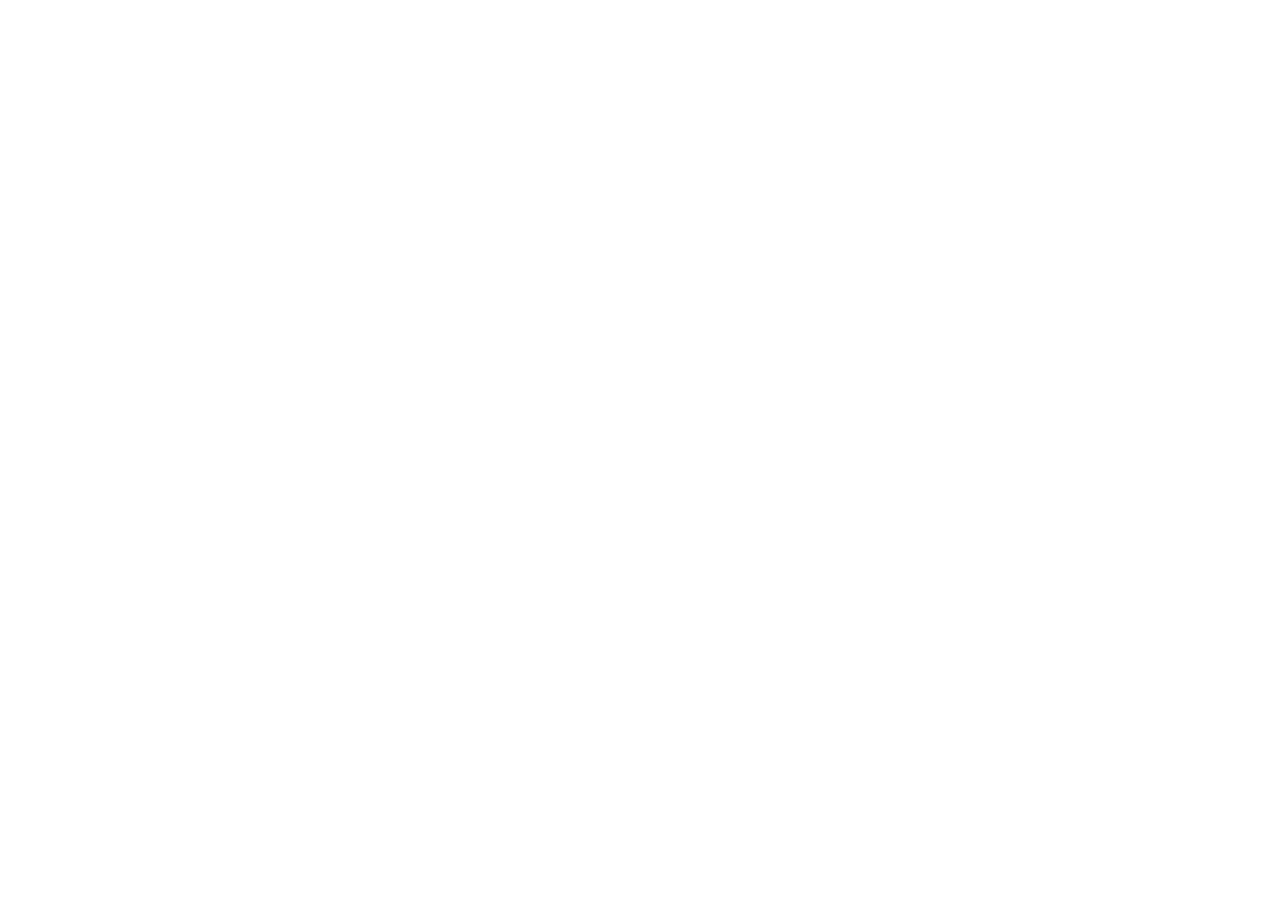
==== index.html @ a63c344a "exclusão do arquivo errado .html" ====
<!DOCTYPE html>
<html lang="pt-br">
<head>
    <meta charset="UTF-8">
    <meta name="viewport" content="width=device-width, initial-scale=1.0">
    <title>Document</title>
</head>
<body>
    <div class="divPai">
        <div class="divslider"> 

        </div>

    </div>

    
</body>
</html>
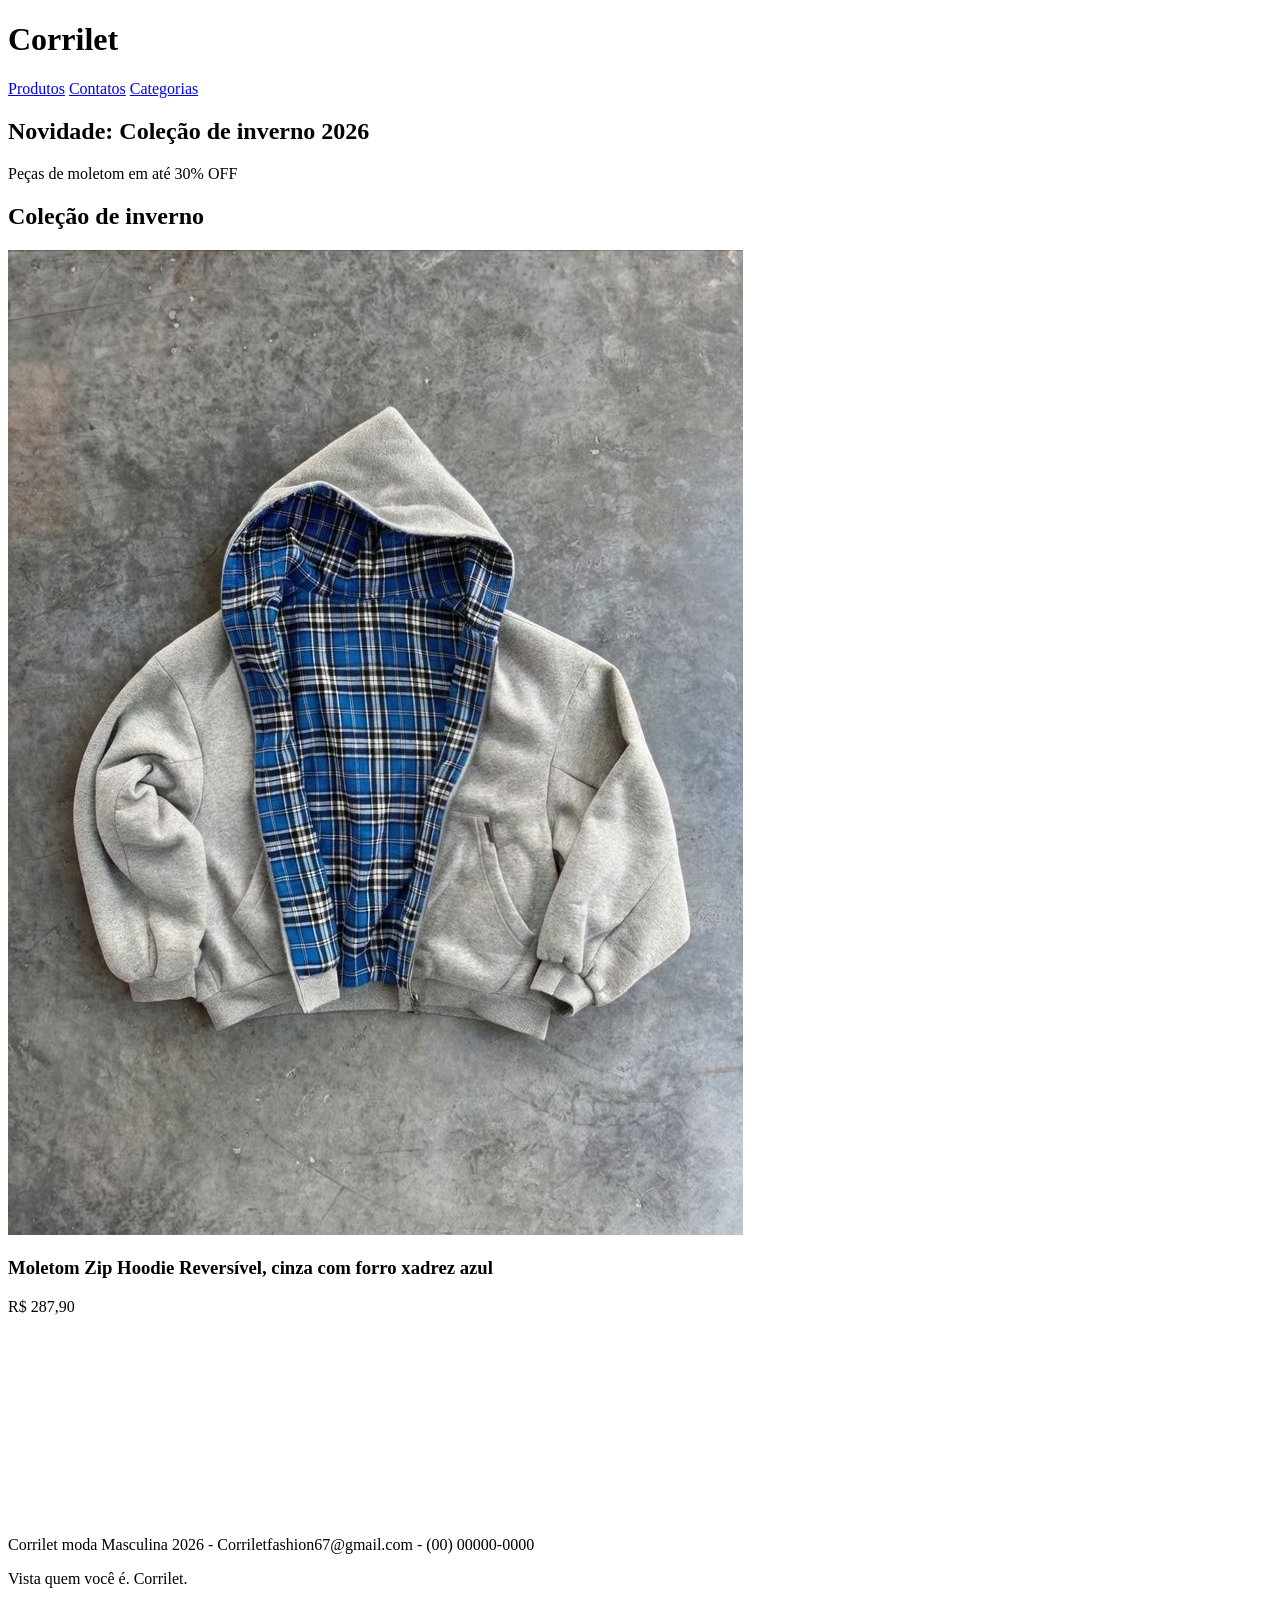
==== commit 1304843c: "iniciohtml" ====
--- a/index.html
+++ b/index.html
@@ -3,16 +3,90 @@
 <head>
     <meta charset="UTF-8">
     <meta name="viewport" content="width=device-width, initial-scale=1.0">
-    <title>Document</title>
+    <title>Corrilet</title>
+    <!-- Só lembrando que vamos fazer um popup com um loguin e um carrinho fictício depois que o professor começar javaScript-->
 </head>
 <body>
-    <div class="divPai">
-        <div class="divslider"> 
+    <!--cabeçalho-->
+    <header>
+     <h1>Corrilet</h1>
+        <nav>
+            <a href="#produtos">Produtos</a>
+            <a href="#contatos">Contatos</a>
+            <a href="#categorias">Categorias</a>
+        </nav>
+    </header>
 
+    <!--banner/tags -->
+    <section class="banner">
+        <h2>Novidade: Coleção de inverno 2026</h2>
+        <p>Peças de moletom em até 30% OFF</p>
+    </section>
+
+    <!--Principais produtos-->
+    <section id="produtos">
+        <h2>Coleção de inverno</h2>
+        <div class="produtos">
+
+            <article class="produto">
+                <img src="imgs/moletom.jpg" alt="moletom">
+                <div class="descrição">
+                    <h3>Moletom Zip Hoodie Reversível, cinza com forro xadrez azul</h3>
+                    <p class="preço">R$ 287,90</p>
+                </div>
+            </article>
+
+            <article class="produto">
+                <img src="" alt="">
+                <div class="descrição">
+
+                    <p class="preço"></p>
+                </div>
+            </article>
+
+            <article class="produto">
+                <img src="" alt="">
+                <div class="descrição">
+                    <p class="preço"></p>
+                </div>
+            </article>
+
+            <article class="produto">
+                <img src="" alt="">
+                <div class="descrição">
+                    <p class="preço"></p>
+                </div>
+            </article>
+
+            <article class="produto">
+                <img src="" alt="">
+                <div class="descrição">
+                    <p class="preço"></p>
+                </div>
+            </article>
+
+            <article class="produto">
+                <img src="" alt="">
+                <div class="descrição">
+                    <p class="preço"></p>
+                </div>
+            </article>
+
+            <article class="produto">
+                <img src="" alt="">
+                <div class="descrição">
+                    
+                    <p class="preço"></p>
+                </div>
+            </article>
         </div>
+    </section>
 
-    </div>
-
+    <!-- Rodapé -->
+    <footer id="contatos">
+        <p>Corrilet moda Masculina 2026 - Corriletfashion67@gmail.com - (00) 00000-0000</p>
+        <p>Vista quem você é. Corrilet.</p>
+    </footer>
     
 </body>
 </html>
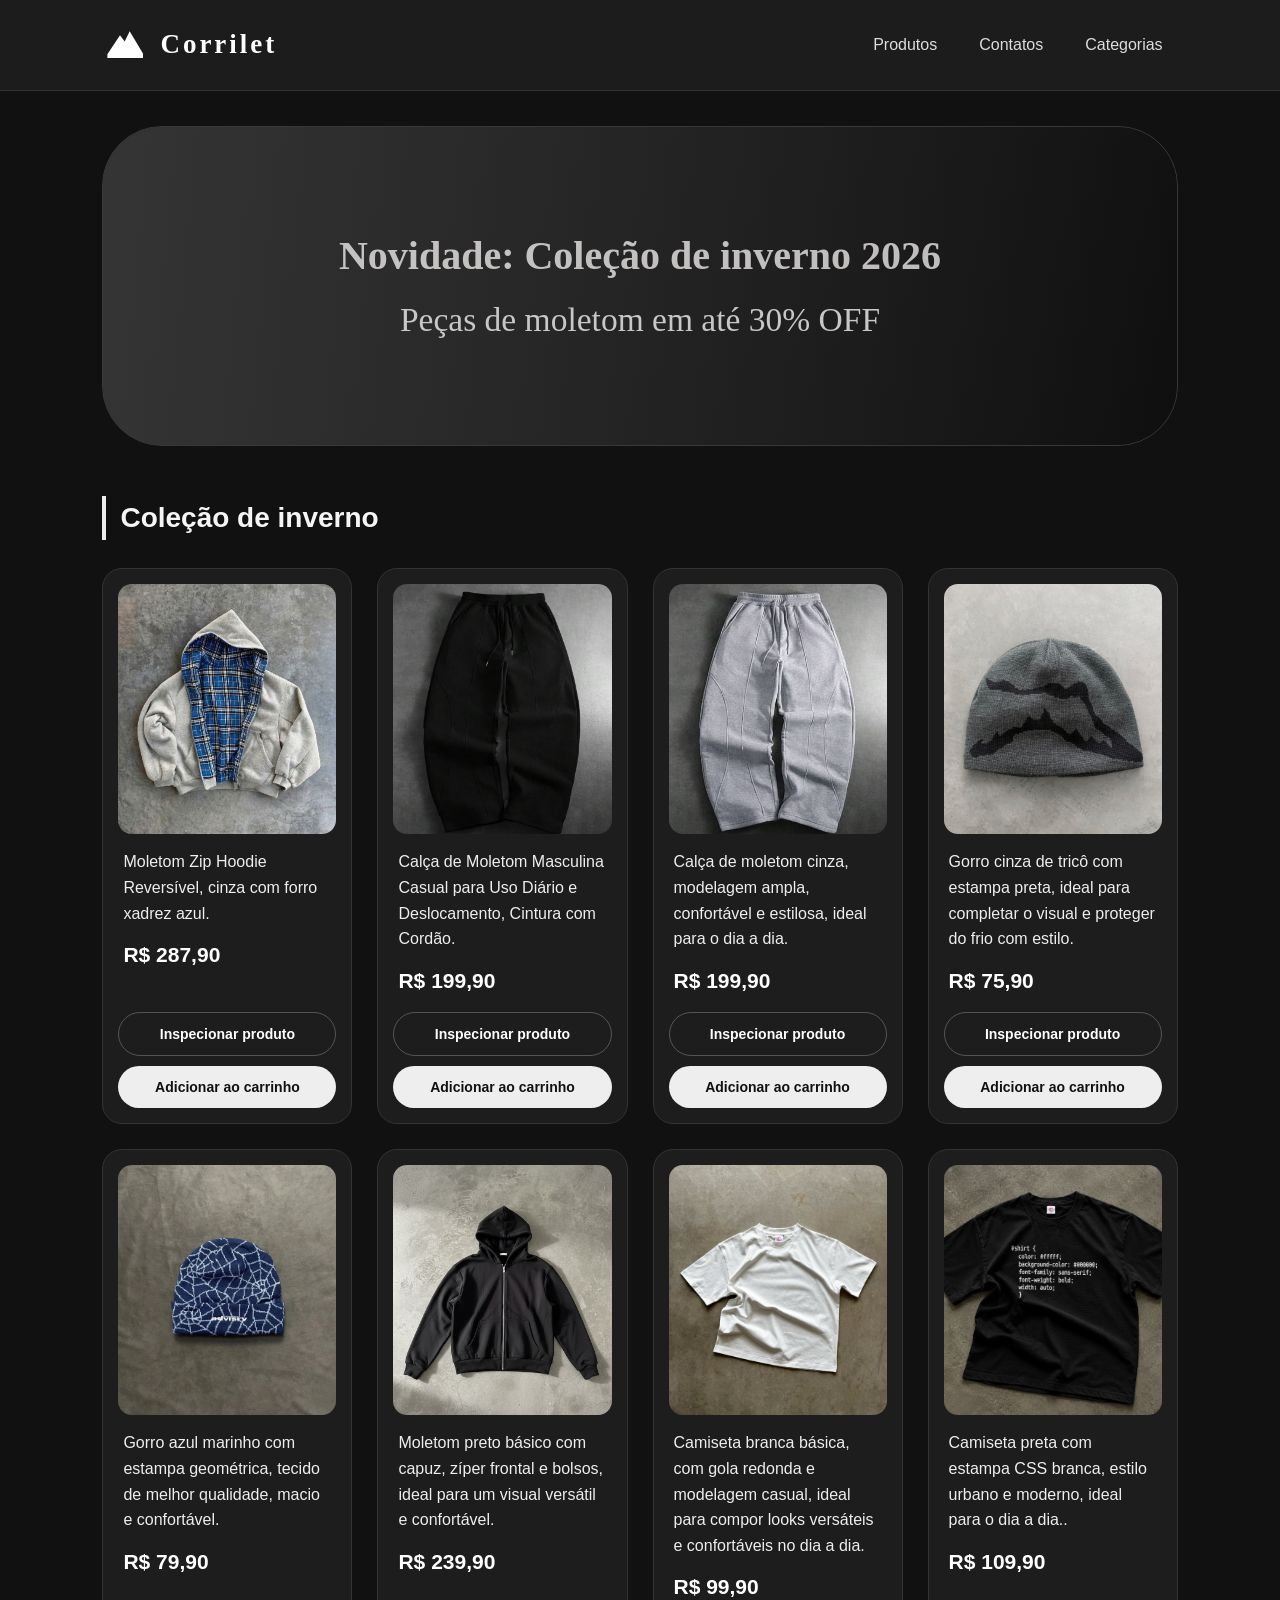
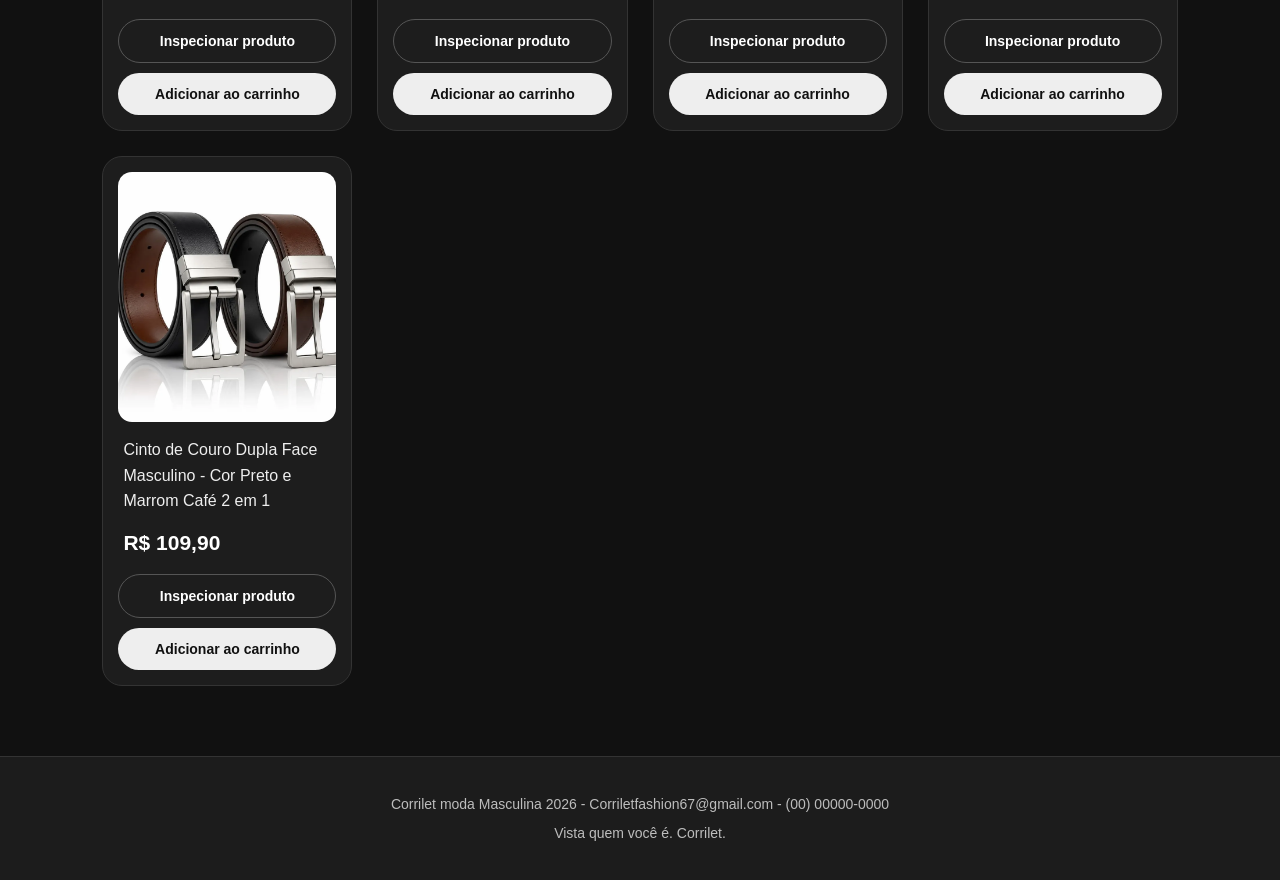
==== commit 8ed3dc17: "thebestcommitfordevseniorbolete" ====
--- a/index.html
+++ b/index.html
@@ -4,89 +4,435 @@
     <meta charset="UTF-8">
     <meta name="viewport" content="width=device-width, initial-scale=1.0">
     <title>Corrilet</title>
+    <link rel="stylesheet" href="elements.css">
     <!-- Só lembrando que vamos fazer um popup com um loguin e um carrinho fictício depois que o professor começar javaScript-->
 </head>
 <body>
     <!--cabeçalho-->
     <header>
-     <h1>Corrilet</h1>
+        <a href="#" class="logo">
+            <span class="logo-icon">
+                <span class="montanha"></span>
+            </span>
+        <h1>Corrilet</h1>
         <nav>
             <a href="#produtos">Produtos</a>
             <a href="#contatos">Contatos</a>
             <a href="#categorias">Categorias</a>
         </nav>
     </header>
-
+ 
     <!--banner/tags -->
     <section class="banner">
         <h2>Novidade: Coleção de inverno 2026</h2>
         <p>Peças de moletom em até 30% OFF</p>
     </section>
-
+ 
     <!--Principais produtos-->
     <section id="produtos">
         <h2>Coleção de inverno</h2>
         <div class="produtos">
-
-            <article class="produto">
-                <img src="imgs/moletom.jpg" alt="moletom">
-                <div class="descrição">
-                    <h3>Moletom Zip Hoodie Reversível, cinza com forro xadrez azul</h3>
+            <!--Produto 1-->
+            <article class="produto">
+                <img src="imgs/moletomcinzaa.jpg" alt="moletom">
+                <div class="descrição">
+                    <h3>Moletom Zip Hoodie Reversível, cinza com forro xadrez azul.</h3>
                     <p class="preço">R$ 287,90</p>
                 </div>
-            </article>
-
-            <article class="produto">
-                <img src="" alt="">
-                <div class="descrição">
-
-                    <p class="preço"></p>
-                </div>
-            </article>
-
-            <article class="produto">
-                <img src="" alt="">
-                <div class="descrição">
-                    <p class="preço"></p>
-                </div>
-            </article>
-
-            <article class="produto">
-                <img src="" alt="">
-                <div class="descrição">
-                    <p class="preço"></p>
-                </div>
-            </article>
-
-            <article class="produto">
-                <img src="" alt="">
-                <div class="descrição">
-                    <p class="preço"></p>
-                </div>
-            </article>
-
-            <article class="produto">
-                <img src="" alt="">
-                <div class="descrição">
-                    <p class="preço"></p>
-                </div>
-            </article>
-
-            <article class="produto">
-                <img src="" alt="">
-                <div class="descrição">
-                    
-                    <p class="preço"></p>
-                </div>
-            </article>
+                <button onclick="this.parentElement.querySelector('dialog').showModal()">
+                    Inspecionar produto
+                </button>
+                <button onclick="addcarrinho">
+                    Adicionar ao carrinho
+                </button>
+                <dialog class="modal-produto">
+                    <button class="fechar-modal" onclick="this.parentElement.close()">
+                        &times;
+                    </button>
+                    <img src="imgs/moletomcinzaa.jpg" alt="moletom">
+                    <div class="info-modal">
+                        <h2>Moletom cinza</h2>
+                        <p>
+                            Moletom Zip Hoodie Reversível, cinza com forro xadrez azul.
+                        </p>
+                        <p class="preco-modal">R$ 287,90</p>
+                        <label for="tamanho-camiseta">Escolha o tamanho:</label>
+                        <select id="tamanho-camiseta">
+                            <option value="P">P</option>
+                            <option value="M">M</option>
+                            <option value="G">G</option>
+                            <option value="GG">GG</option>
+                        </select>
+                    </div>
+                </dialog>
+            </article>
+ 
+ 
+            <!--produto 2 -->
+ 
+            <article class="produto">
+                <img src="imgs/calçamoletomp.jpeg" alt="calçamoletompreta">
+                <div class="descrição">
+                    <h3>Calça de Moletom Masculina Casual para Uso Diário e Deslocamento, Cintura com Cordão.</h3>
+                    <p class="preço">R$ 199,90</p>
+                </div>
+                <button onclick="this.parentElement.querySelector('dialog').showModal()">
+                    Inspecionar produto
+                </button>
+                <button onclick="addcarrinho">
+                    Adicionar ao carrinho
+                </button>
+                <dialog class="modal-produto">
+                    <button class="fechar-modal" onclick="this.parentElement.close()">
+                        &times;
+                    </button>
+ 
+ 
+                    <img src="imgs/calçamoletomp.jpeg" alt="Calça preta">
+ 
+ 
+                    <div class="info-modal">
+                        <h2>Calça Moletom Preta </h2>
+ 
+                        <p>
+                            Calça de Moletom Masculina Casual para Uso Diário e Deslocamento, Cintura com Cordão.
+                        </p>
+ 
+                        <p class="preco-modal">R$ 199,90</p>
+ 
+                        <label for="tamanho-camiseta">Escolha o tamanho:</label>
+ 
+                        <select id="tamanho-camiseta">
+                            <option value="P">P</option>
+                            <option value="M">M</option>
+                            <option value="G">G</option>
+                            <option value="GG">GG</option>
+                        </select>
+                    </div>
+                </dialog>
+            </article>
+ 
+            <!--produto 3 -->
+ 
+            <article class="produto">
+                <img src="imgs/calçamoletomc.jpeg" alt="calçamoletomcinza">
+                <div class="descrição">
+                    <h3>Calça de moletom cinza, modelagem ampla, confortável e estilosa, ideal para o dia a dia.</h3>
+                    <p class="preço">R$ 199,90</p>
+                </div>
+                <button onclick="this.parentElement.querySelector('dialog').showModal()">
+                    Inspecionar produto
+                </button>
+                <button onclick="addcarrinho">
+                    Adicionar ao carrinho
+                </button>
+                <dialog class="modal-produto">
+                    <button class="fechar-modal" onclick="this.parentElement.close()">
+                        &times;
+                    </button>
+ 
+ 
+                    <img src="imgs/calçamoletomc.jpeg" alt="calçamoletomcinza">
+ 
+ 
+                    <div class="info-modal">
+                        <h2>Calça moletom cinza</h2>
+ 
+                        <p>
+                            Calça de moletom cinza, modelagem ampla, confortável e estilosa, ideal para o dia a dia.
+                        </p>
+ 
+                        <p class="preco-modal">R$ 199,90</p>
+ 
+                        <button onclick="addcarrinho">
+                            Adicionar carrinho
+                        </button>
+ 
+                        <label for="tamanho-camiseta">Escolha o tamanho:</label>
+ 
+                        <select id="tamanho-camiseta">
+                            <option value="P">P</option>
+                            <option value="M">M</option>
+                            <option value="G">G</option>
+                            <option value="GG">GG</option>
+                        </select>
+                    </div>
+                </dialog>
+            </article>
+ 
+            <!--produto 4 -->
+            <article class="produto">
+                <img src="imgs/gorro.jpeg" alt="gorrocinza">
+                <div class="descrição">
+                    <h3>Gorro cinza de tricô com estampa preta, ideal para completar o visual e proteger do frio com estilo.</h3>
+                    <p class="preço">R$ 75,90</p>
+                </div>
+                <button onclick="this.parentElement.querySelector('dialog').showModal()">
+                    Inspecionar produto
+                </button>
+                <button onclick="addcarrinho">
+                    Adicionar ao carrinho
+                </button>
+                <dialog class="modal-produto">
+                    <button class="fechar-modal" onclick="this.parentElement.close()">
+                        &times;
+                    </button>
+ 
+ 
+                    <img src="imgs/gorro.jpeg" alt="gorro">
+ 
+ 
+                    <div class="info-modal">
+                        <h2>Gorro Cinza</h2>
+ 
+                        <p>
+                            Gorro cinza de tricô com estampa preta, ideal para completar o visual e proteger do frio com estilo.
+                        </p>
+ 
+                        <p class="preco-modal">R$ 75,90</p>
+                        <button onclick="addcarrinho">
+                            Adicionar ao carrinho
+                        </button>
+ 
+                    </div>
+                </dialog>
+            </article>
+ 
+            <!--produto 5 -->
+            <article class="produto">
+                <img src="imgs/gorroazul.jpeg" alt="gorroazul">
+                <div class="descrição">
+                    <h3>Gorro azul marinho com estampa geométrica, tecido de melhor qualidade, macio e confortável.</h3>
+                    <p class="preço">R$ 79,90</p>
+                </div>
+                <button onclick="this.parentElement.querySelector('dialog').showModal()">
+                    Inspecionar produto
+                </button>
+                <button onclick="addcarrinho">
+                    Adicionar ao carrinho
+                </button>
+                <dialog class="modal-produto">
+                    <button class="fechar-modal" onclick="this.parentElement.close()">
+                        &times;
+                    </button>
+ 
+ 
+                    <img src="imgs/gorroazul.jpeg" alt="gorroazul">
+ 
+ 
+                    <div class="info-modal">
+                        <h2>Gorro azul</h2>
+ 
+                        <p>
+                            Gorro azul marinho com estampa geométrica, tecido de melhor qualidade, macio e confortável.
+                        </p>
+ 
+                        <p class="preco-modal">R$ 79,90</p>
+                        <button onclick="addcarrinho">
+                            Adicionar ao carrinho
+                        </button>
+                    </div>
+                </dialog>
+            </article>
+               <!--produto 6-->
+            <article class="produto">
+                <img src="imgs/moletompreto.jpeg" alt="moletompreto">
+                <div class="descrição">
+                    <h3>Moletom preto básico com capuz, zíper frontal e bolsos, ideal para um visual versátil e confortável.</h3>
+                    <p class="preço">R$ 239,90</p>
+                </div>
+                <button onclick="this.parentElement.querySelector('dialog').showModal()">
+                    Inspecionar produto
+                </button>
+                <button onclick="addcarrinho">
+                    Adicionar ao carrinho
+                </button>
+                <dialog class="modal-produto">
+                    <button class="fechar-modal" onclick="this.parentElement.close()">
+                        &times;
+                    </button>
+ 
+ 
+                    <img src="imgs/moletompreto.jpeg" alt="Moletom preto">
+ 
+ 
+                    <div class="info-modal">
+                        <h2>Moletom preto básico</h2>
+ 
+                        <p>
+                            Moletom preto básico com capuz, zíper frontal e bolsos, ideal para um visual versátil e confortável.
+                        </p>
+ 
+                        <p class="preco-modal">R$ 239,90</p>
+                        <button onclick="addcarrinho">
+                            Adicionar ao carrinho
+                        </button>
+ 
+ 
+                        <label for="tamanho-camiseta">Escolha o tamanho:</label>
+ 
+                        <select id="tamanho-camiseta">
+                            <option value="P">P</option>
+                            <option value="M">M</option>
+                            <option value="G">G</option>
+                            <option value="GG">GG</option>
+                        </select>
+                    </div>
+                </dialog>
+            </article>
+ 
+            <!--produto 7 -->
+ 
+            <article class="produto">
+                <img src="imgs/camiseta.jpeg" alt="camisetabranca">
+                <div class="descrição">
+                    <h3>Camiseta branca básica, com gola redonda e modelagem casual, ideal para compor looks versáteis
+                        e confortáveis no dia a dia.</h3>
+                    <p class="preço">R$ 99,90</p>
+                </div>
+                <button onclick="this.parentElement.querySelector('dialog').showModal()">
+                    Inspecionar produto
+                </button>
+                <button onclick="addcarrinho">
+                    Adicionar ao carrinho
+                </button>
+                <dialog class="modal-produto">
+                    <button class="fechar-modal" onclick="this.parentElement.close()">
+                        &times;
+                    </button>
+ 
+ 
+                    <img src="imgs/camiseta.jpeg" alt="Camiseta preta">
+ 
+ 
+                    <div class="info-modal">
+                        <h2>Camiseta básica</h2>
+ 
+                        <p>
+                            Camiseta básica com gola redonda e
+                            modelagem casual, ideal para o dia a dia.
+                        </p>
+ 
+                        <p class="preco-modal">R$ 99,90</p>
+                        <button onclick="addcarrinho">
+                            Adicionar ao carrinho
+                        </button>
+ 
+ 
+                        <label for="tamanho-camiseta">Escolha o tamanho:</label>
+ 
+                        <select id="tamanho-camiseta">
+                            <option value="P">P</option>
+                            <option value="M">M</option>
+                            <option value="G">G</option>
+                            <option value="GG">GG</option>
+                        </select>
+                    </div>
+                </dialog>
+            </article>
+ 
+            <!--produto 8 -->
+ 
+            <article class="produto">
+                <img src="imgs/camisetapretahtml.jpeg" alt="camisetapreta">
+                <div class="descrição">
+                    <h3>Camiseta preta com estampa CSS branca, estilo urbano e moderno, ideal para o dia a dia..</h3>
+                    <p class="preço">R$ 109,90</p>
+                </div>
+                <button onclick="this.parentElement.querySelector('dialog').showModal()">
+                    Inspecionar produto
+                </button>
+                <button onclick="addcarrinho">
+                    Adicionar ao carrinho
+                </button>
+                <dialog class="modal-produto">
+                    <button class="fechar-modal" onclick="this.parentElement.close()">
+                        &times;
+                    </button>
+ 
+ 
+                    <img src="imgs/camisetapretahtml.jpeg" alt="Camiseta preta">
+ 
+ 
+                    <div class="info-modal">
+                        <h2>Camiseta estampa CSS preta</h2>
+ 
+                        <p>
+                            Camiseta preta com estampa CSS branca, estilo urbano e moderno, ideal para o dia a dia.
+                        </p>
+ 
+                        <p class="preco-modal">R$ 109,90</p>
+                        <button onclick="addcarrinho">
+                            Adicionar ao carrinho
+                        </button>
+ 
+ 
+                        <label for="tamanho-camiseta">Escolha o tamanho:</label>
+ 
+                        <select id="tamanho-camiseta">
+                            <option value="P">P</option>
+                            <option value="M">M</option>
+                            <option value="G">G</option>
+                            <option value="GG">GG</option>
+                        </select>
+                    </div>
+                </dialog>
+            </article>
+ 
+            <!--produto 9 -->
+ 
+            <article class="produto">
+                <img src="imgs/cintos.jpeg" alt="cintosbasicos">
+                <div class="descrição">
+                    <h3>Cinto de Couro Dupla Face Masculino - Cor Preto e Marrom Café 2 em 1 </h3>
+                    <p class="preço">R$ 109,90</p>
+                </div>
+                <button onclick="this.parentElement.querySelector('dialog').showModal()">
+                    Inspecionar produto
+                </button>
+                <button onclick="addcarrinho">
+                    Adicionar ao carrinho
+                </button>
+                <dialog class="modal-produto">
+                    <button class="fechar-modal" onclick="this.parentElement.close()">
+                        &times;
+                    </button>
+ 
+ 
+                    <img src="imgs/cintos.jpeg" alt="cintosbasicos">
+ 
+ 
+                    <div class="info-modal">
+                        <h2>Cintos básicos - 2 cores</h2>
+ 
+                        <p>
+                            Cinto de Couro Dupla Face Masculino - Cor Preto e Marrom Café 2 em 1
+                        </p>
+ 
+                        <p class="preco-modal">R$ 79,90</p>
+                        <button onclick="addcarrinho">
+                            Adicionar ao carrinho
+                        </button>
+ 
+ 
+                        <label for="cor">Escolha o tamanho:</label>
+ 
+                        <select id="cor">
+                            <option value="preto">Preto</option>
+                            <option value="Marrom">Marrom</option>
+                        </select>
+                    </div>
+                </dialog>
+            </article>
+ 
         </div>
     </section>
-
+ 
     <!-- Rodapé -->
     <footer id="contatos">
         <p>Corrilet moda Masculina 2026 - Corriletfashion67@gmail.com - (00) 00000-0000</p>
         <p>Vista quem você é. Corrilet.</p>
     </footer>
-    
+ 
 </body>
 </html>
--- a/elements.css
+++ b/elements.css
@@ -0,0 +1,515 @@
+
+/* Configurações gerais */
+* {
+    margin: 0;
+    padding: 0;
+    box-sizing: border-box;
+}
+
+html {
+    scroll-behavior: smooth;
+}
+
+body {
+    font-family: Arial, sans-serif;
+    background-color: #111111;
+    color: #f5f5f5;
+    line-height: 1.6;
+}
+
+/* Cabeçalho */
+header {
+    background-color: #171717;
+    padding: 20px 8%;
+    display: flex;
+    justify-content: space-between;
+    align-items: center;
+    flex-wrap: wrap;
+    gap: 20px;
+    border-bottom: 1px solid #333;
+}
+
+/* Logo e nome */
+.logo {
+    display: flex;
+    align-items: center;
+    gap: 12px;
+    text-decoration: none;
+    color: #ffffff;
+}
+
+.logo h1 {
+    font-size: 27px;
+    font-weight: 800;
+    letter-spacing: 3px;
+}
+
+/* Ícone da montanha */
+.logo-icon {
+    width: 46px;
+    height: 40px;
+    display: flex;
+    align-items: center;
+    justify-content: center;
+}
+
+.montanha {
+    width: 36px;
+    height: 27px;
+    position: relative;
+    display: block;
+    background: #ffffff;
+    clip-path: polygon(
+        0% 85%,
+        35% 15%,
+        48% 38%,
+        62% 0%,
+        100% 85%,
+        100% 100%,
+        0% 100%
+    );
+}
+
+/* Navegação */
+header nav {
+    display: flex;
+    align-items: center;
+    gap: 12px;
+    flex-wrap: wrap;
+}
+
+header nav a {
+    color: #dddddd;
+    text-decoration: none;
+    padding: 10px 15px;
+    border-radius: 20px;
+    transition: 0.3s;
+}
+
+header nav a:hover {
+    background-color: #ffffff;
+    color: #111111;
+}
+
+/* Cabeçalho no celular */
+@media (max-width: 600px) {
+    header {
+        flex-direction: column;
+        padding: 20px 12px;
+    }
+
+    .logo h1 {
+        font-size: 24px;
+    }
+
+    header nav {
+        justify-content: center;
+        gap: 4px;
+    }
+
+    header nav a {
+        padding: 8px 10px;
+        font-size: 14px;
+    }
+}
+header {
+    background-color: #1c1c1c;
+    padding: 22px 8%;
+    display: flex;
+    justify-content: space-between;
+    align-items: center;
+    flex-wrap: wrap;
+    gap: 20px;
+    border-bottom: 1px solid #333;
+}
+
+header h1 {
+    font-size: 50px;
+    color: #ffffff;
+    letter-spacing: 2px;
+    font-family: c;
+}
+
+nav {
+    display: flex;
+    gap: 12px;
+    flex-wrap: wrap;
+}
+
+nav a {
+    color: #dddddd;
+    text-decoration: none;
+    padding: 10px 16px;
+    border-radius: 20px;
+    transition: 0.3s;
+}
+
+nav a:hover {
+    background-color: #eeeeee;
+    color: #111111;
+}
+/* Banner com imagens passando */
+.banner {
+    position: relative;
+    overflow: hidden;
+    min-height: 320px;
+    width: 84%;
+    margin: 35px auto;
+    padding: 70px 25px;
+    border-radius: 24px;
+    display: flex;
+    flex-direction: column;
+    justify-content: center;
+    align-items: center;
+    text-align: center;
+    isolation: isolate;
+    background: #1a1a1a;
+}
+
+/* Imagens do banner */
+.banner::before {
+    content: "";
+    position: absolute;
+    inset: 0;
+    z-index: -2;
+    background-size: cover;
+    background-position: center;
+    animation: passarImagens 15s infinite;
+}
+
+/* Camada escura para destacar o texto */
+.banner::after {
+    content: "";
+    position: absolute;
+    inset: 0;
+    z-index: -1;
+    background: linear-gradient(
+        90deg,
+        rgba(56, 55, 55, 0.808),
+        rgba(0, 0, 0, 0.35)
+    );
+}
+
+.banner h2 {
+    color: #faf6f6be;
+    font-size: 36px;
+    margin-bottom: 12px;
+}
+
+.banner p {
+    color: #eeeeee;
+    font-size: 18px;
+}
+
+/* Troca automática das imagens */
+@keyframes passarImagens {
+    0%, 30% {
+        background-image: url("imgs/banner4.jpeg");
+    }
+
+    33%, 63% {
+        background-image: url("imgs/banner2.jpeg");
+    }
+
+    66%, 70% {
+        background-image: url("imgs/banner.jpeg");
+    }
+
+    100% {
+        background-image: url("imgs/banner3.jpeg");
+    }
+}
+
+/* Ajuste para celular */
+@media (max-width: 600px) {
+    .banner {
+        width: 92%;
+        min-height: 250px;
+        padding: 40px 18px;
+    }
+
+    .banner h2 {
+        font-size: 25px;
+    }
+
+    .banner p {
+        font-size: 15px;
+    }
+}
+/* Banner */
+.banner {
+    margin: 35px auto;
+    width: 84%;
+    padding: 65px 25px;
+    text-align: center;
+    border-radius: 60px;
+    background: linear-gradient(135deg, #292929, #171717);
+    border: 1px solid #383838;
+}
+
+.banner h2 {
+    font-size: 40px;
+    margin-bottom: 5px;
+    font-family: c;
+}
+
+.banner p {
+    color: #c7c7c7;
+    font-size: 33.5px;
+    font-family: c;
+}
+
+/* Seção de produtos */
+#produtos {
+    width: 84%;
+    margin: 50px auto;
+}
+
+#produtos > h2 {
+    font-size: 28px;
+    margin-bottom: 28px;
+    border-left: 4px solid #eeeeee;
+    padding-left: 14px;
+}
+
+/* Organização dos cards */
+.produtos {
+    display: grid;
+    grid-template-columns: repeat(auto-fit, minmax(230px, 1fr));
+    gap: 25px;
+}
+
+/* Card individual */
+.produto {
+    background-color: #1d1d1d;
+    border: 1px solid #333333;
+    border-radius: 20px;
+    padding: 15px;
+    display: flex;
+    flex-direction: column;
+    overflow: hidden;
+    transition: transform 0.3s, border-color 0.3s;
+}
+
+.produto:hover {
+    transform: translateY(-5px);
+    border-color: #777777;
+}
+
+.produto img {
+    width: 100%;
+    height: 250px;
+    object-fit: cover;
+    border-radius: 14px;
+    background-color: #292929;
+}
+
+/* Descrição */
+.descrição {
+    padding: 15px 5px;
+    flex-grow: 1;
+}
+
+.descrição h3 {
+    font-size: 16px;
+    font-weight: 500;
+    color: #eeeeee;
+    margin-bottom: 12px;
+}
+
+.preço {
+    color: #ffffff;
+    font-size: 21px;
+    font-weight: bold;
+}
+
+/* Botão do carrinho */
+.produto button {
+    width: 100%;
+    padding: 13px;
+    border: none;
+    border-radius: 25px;
+    background-color: #eeeeee;
+    color: #111111;
+    font-size: 14px;
+    font-weight: bold;
+    cursor: pointer;
+    transition: 0.3s;
+}
+
+.produto button:hover {
+    background-color: #bdbdbd;
+    transform: scale(1.02);
+}
+
+/* Rodapé */
+footer {
+    margin-top: 70px;
+    padding: 30px 20px;
+    text-align: center;
+    background-color: #1c1c1c;
+    border-top: 1px solid #333333;
+    color: #bdbdbd;
+}
+
+footer p {
+    margin: 6px 0;
+    font-size: 14px;
+}
+
+/* Adaptação para celulares */
+@media (max-width: 600px) {
+    header {
+        flex-direction: column;
+        text-align: center;
+        padding: 20px;
+    }
+
+    nav {
+        justify-content: center;
+    }
+
+    .banner {
+        width: 92%;
+        padding: 45px 18px;
+    }
+
+    .banner h2 {
+        font-size: 25px;
+    }
+
+    #produtos {
+        width: 92%;
+    }
+
+    .produtos {
+        grid-template-columns: repeat(2, minmax(0, 1fr));
+        gap: 12px;
+    }
+
+    .produto {
+        padding: 10px;
+        border-radius: 15px;
+    }
+
+    .produto img {
+        height: 170px;
+    }
+
+    .descrição h3 {
+        font-size: 14px;
+    }
+
+    .preço {
+        font-size: 18px;
+    }
+
+    .produto button {
+        padding: 11px 5px;
+        font-size: 12px;
+    }
+}
+
+@media (max-width: 360px) {
+    .produtos {
+        grid-template-columns: 1fr;
+    }
+
+    .produto img {
+        height: 240px;
+    }
+}
+/*inspeção dos produtos*/
+/* Botão inspecionar */
+.produto button:first-of-type {
+    margin-bottom: 10px;
+    background: transparent;
+    color: #fff;
+    border: 1px solid #555;
+}
+
+.produto button:first-of-type:hover {
+    background: #333;
+}
+
+/* Janela de inspeção */
+.modal-produto {
+    width: min(650px, 90%);
+    max-height: 85vh;
+    margin: auto;
+    padding: 25px;
+    border: 1px solid #444;
+    border-radius: 20px;
+    background: #1c1c1c;
+    color: #fff;
+}
+
+.modal-produto[open] {
+    display: flex;
+    align-items: center;
+    gap: 22px;
+}
+
+.modal-produto::backdrop {
+    background: rgba(0, 0, 0, 0.8);
+}
+
+.modal-produto img {
+    width: 45%;
+    max-height: 350px;
+    object-fit: cover;
+    border-radius: 14px;
+}
+
+.info-modal {
+    flex: 1;
+}
+
+.info-modal h2 {
+    margin-bottom: 12px;
+}
+
+.info-modal p {
+    margin-bottom: 15px;
+    color: #ccc;
+}
+
+.info-modal .preco-modal {
+    font-size: 24px;
+    font-weight: bold;
+    color: #fff;
+}
+
+.info-modal select {
+    display: block;
+    width: 100%;
+    padding: 10px;
+    margin-top: 8px;
+    border-radius: 10px;
+    background: #292929;
+    color: white;
+    border: 1px solid #555;
+}
+
+.fechar-modal {
+    position: absolute;
+    top: 1px;
+    left: 300px;
+    background: transparent !important;
+    border: none !important;
+    color: rgb(247, 5, 5) !important;
+    font-size: 28px !important;
+    cursor: pointer;
+}
+
+@media (max-width: 600px) {
+    .modal-produto[open] {
+        flex-direction: column;
+        overflow-y: auto;
+    }
+
+    .modal-produto img {
+        width: 100%;
+        max-height: 250px;
+    }
+}
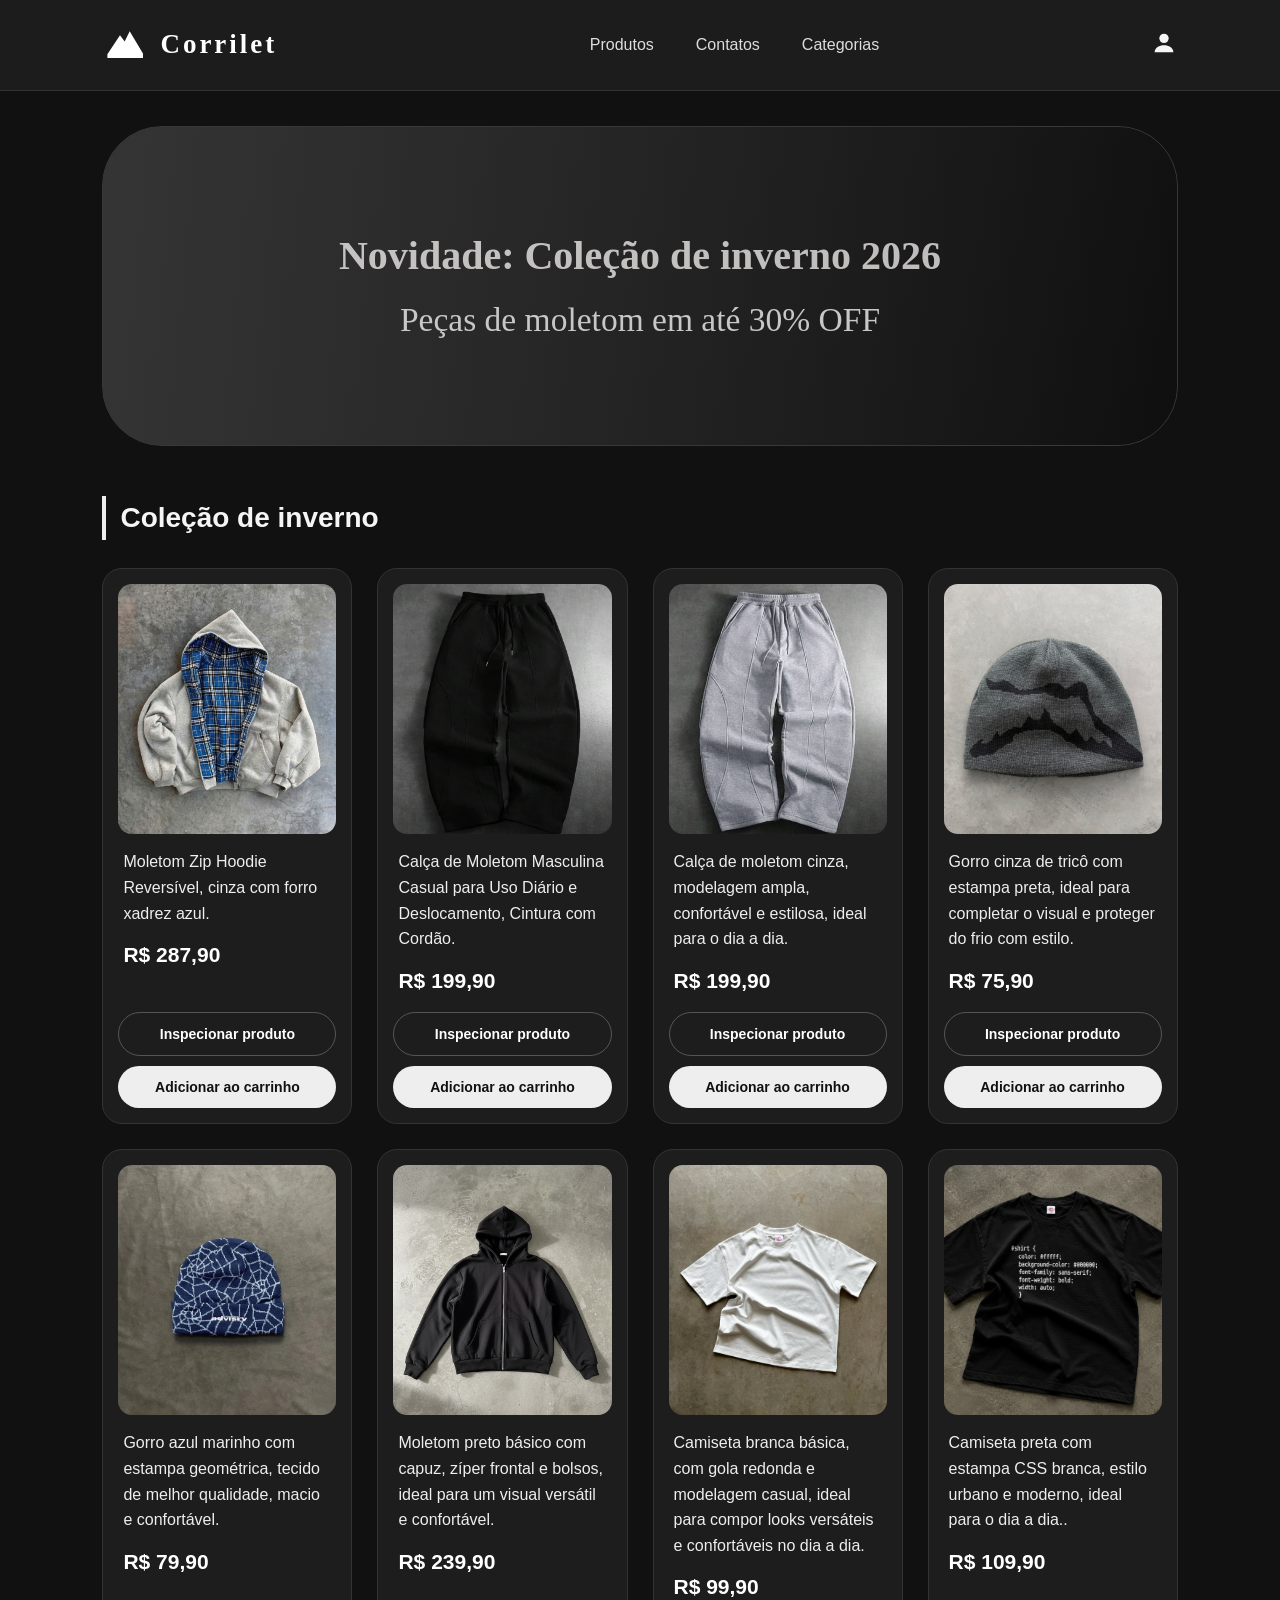
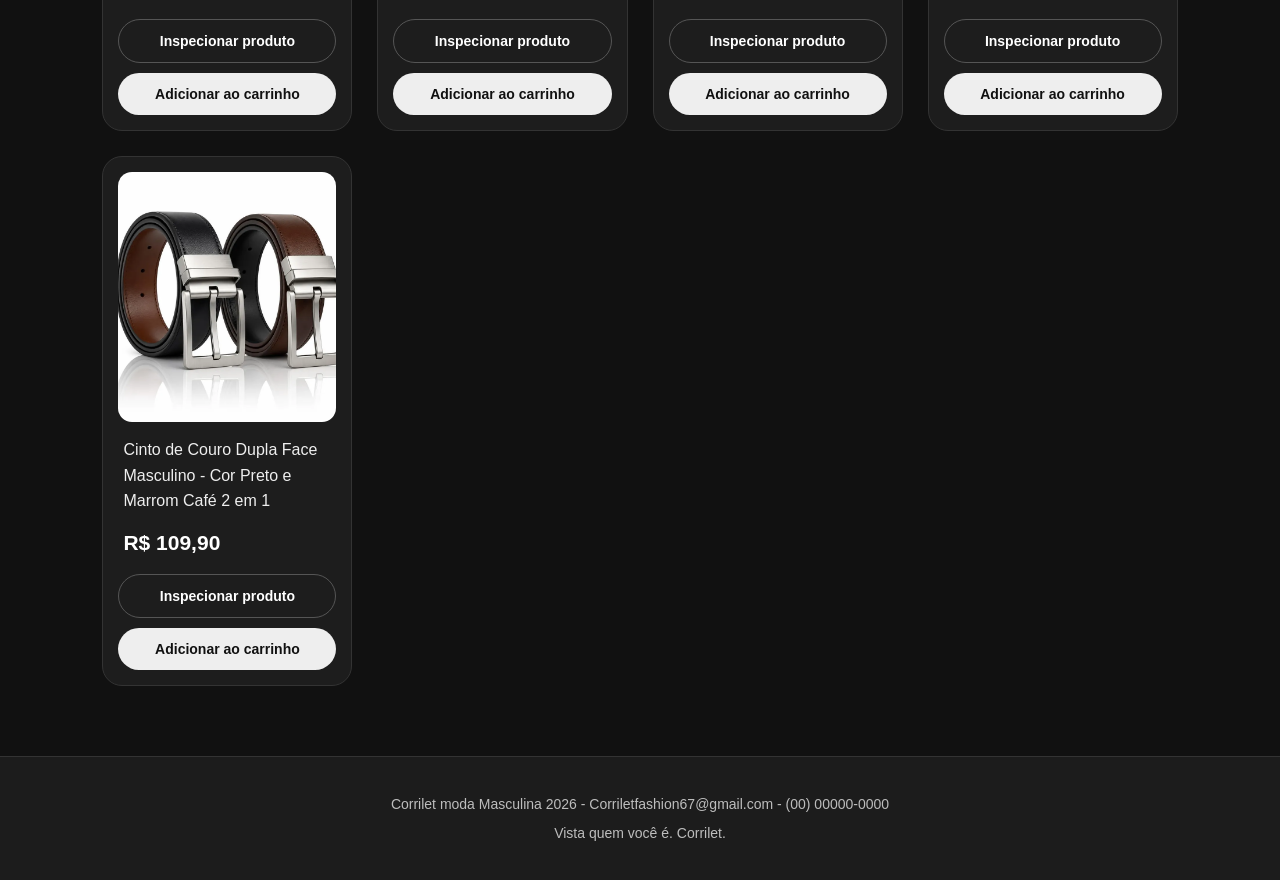
==== commit 5b460a95: "popup de login e correcao das imagens das calcas" ====
--- a/index.html
+++ b/index.html
@@ -5,7 +5,7 @@
     <meta name="viewport" content="width=device-width, initial-scale=1.0">
     <title>Corrilet</title>
     <link rel="stylesheet" href="elements.css">
-    <!-- Só lembrando que vamos fazer um popup com um loguin e um carrinho fictício depois que o professor começar javaScript-->
+    <!-- Só lembrando que vamos fazer um popup com um login e um carrinho fictício depois que o professor começar javaScript-->
 </head>
 <body>
     <!--cabeçalho-->
@@ -20,8 +20,29 @@
             <a href="#contatos">Contatos</a>
             <a href="#categorias">Categorias</a>
         </nav>
+                <button class="btn-login" onclick="document.getElementById('modal-login').showModal()">
+            <svg viewBox="0 0 24 24" width="28" height="28" fill="currentColor">
+                <circle cx="12" cy="8" r="4"/>
+                <path d="M4 20c0-4 4-6 8-6s8 2 8 6z"/>
+            </svg>
+        </button>
     </header>
- 
+        <!--Login-->
+    <dialog id="modal-login" class="modal-login">
+        <button class="fechar-modal" onclick="this.parentElement.close()">
+            &times;
+        </button>
+        <h2>Entrar</h2>
+        <form method="dialog">
+            <label for="email-login">E-mail</label>
+            <input type="email" id="email-login" required>
+
+            <label for="senha-login">Senha</label>
+            <input type="password" id="senha-login" required>
+
+            <button type="submit" class="btn-entrar">Entrar</button>
+        </form>
+    </dialog>
     <!--banner/tags -->
     <section class="banner">
         <h2>Novidade: Coleção de inverno 2026</h2>
@@ -71,7 +92,7 @@
             <!--produto 2 -->
  
             <article class="produto">
-                <img src="imgs/calçamoletomp.jpeg" alt="calçamoletompreta">
+                <img src="imgs/calcamoletomp.jpeg" alt="calcamoletompreta">
                 <div class="descrição">
                     <h3>Calça de Moletom Masculina Casual para Uso Diário e Deslocamento, Cintura com Cordão.</h3>
                     <p class="preço">R$ 199,90</p>
@@ -88,7 +109,7 @@
                     </button>
  
  
-                    <img src="imgs/calçamoletomp.jpeg" alt="Calça preta">
+                    <img src="imgs/calcamoletomp.jpeg" alt="Calça preta">
  
  
                     <div class="info-modal">
@@ -115,7 +136,7 @@
             <!--produto 3 -->
  
             <article class="produto">
-                <img src="imgs/calçamoletomc.jpeg" alt="calçamoletomcinza">
+                <img src="imgs/calcamoletomc.jpeg" alt="calcamoletomcinza">
                 <div class="descrição">
                     <h3>Calça de moletom cinza, modelagem ampla, confortável e estilosa, ideal para o dia a dia.</h3>
                     <p class="preço">R$ 199,90</p>
@@ -132,7 +153,7 @@
                     </button>
  
  
-                    <img src="imgs/calçamoletomc.jpeg" alt="calçamoletomcinza">
+                    <img src="imgs/calcamoletomc.jpeg" alt="Calça moletom cinza">
  
  
                     <div class="info-modal">
--- a/elements.css
+++ b/elements.css
@@ -513,3 +513,78 @@
         max-height: 250px;
     }
 }
+/* Login */
+.btn-login {
+    background: none;
+    border: none;
+    color: #f5f5f5;
+    cursor: pointer;
+}
+
+.modal-login {
+    margin: auto;
+    width: 90%;
+    max-width: 360px;
+    padding: 30px;
+    background-color: #171717;
+    color: #f5f5f5;
+    border: 1px solid #333;
+    border-radius: 10px;
+}
+
+.modal-login::backdrop {
+    background-color: rgba(0, 0, 0, 0.7);
+}
+
+.modal-login h2 {
+    text-align: center;
+    margin-bottom: 20px;
+}
+
+.modal-login form {
+    display: flex;
+    flex-direction: column;
+    gap: 8px;
+}
+
+.modal-login input {
+    padding: 10px;
+    font: inherit;
+    background-color: #111111;
+    color: #f5f5f5;
+    border: 1px solid #333;
+    border-radius: 6px;
+}
+
+.modal-login input:focus {
+    outline: none;
+    border-color: #f5f5f5;
+}
+
+.btn-entrar {
+    margin-top: 12px;
+    padding: 10px;
+    font: inherit;
+    font-weight: bold;
+    background-color: #f5f5f5;
+    color: #111111;
+    border: none;
+    border-radius: 6px;
+    cursor: pointer;
+}
+
+.btn-entrar:hover {
+    background-color: #cccccc;
+}
+
+.modal-login .fechar-modal {
+    position: absolute;
+    top: 10px;
+    right: 15px;
+    left: auto;
+    background: none;
+    border: none;
+    color: #f5f5f5;
+    font-size: 24px;
+    cursor: pointer;
+}
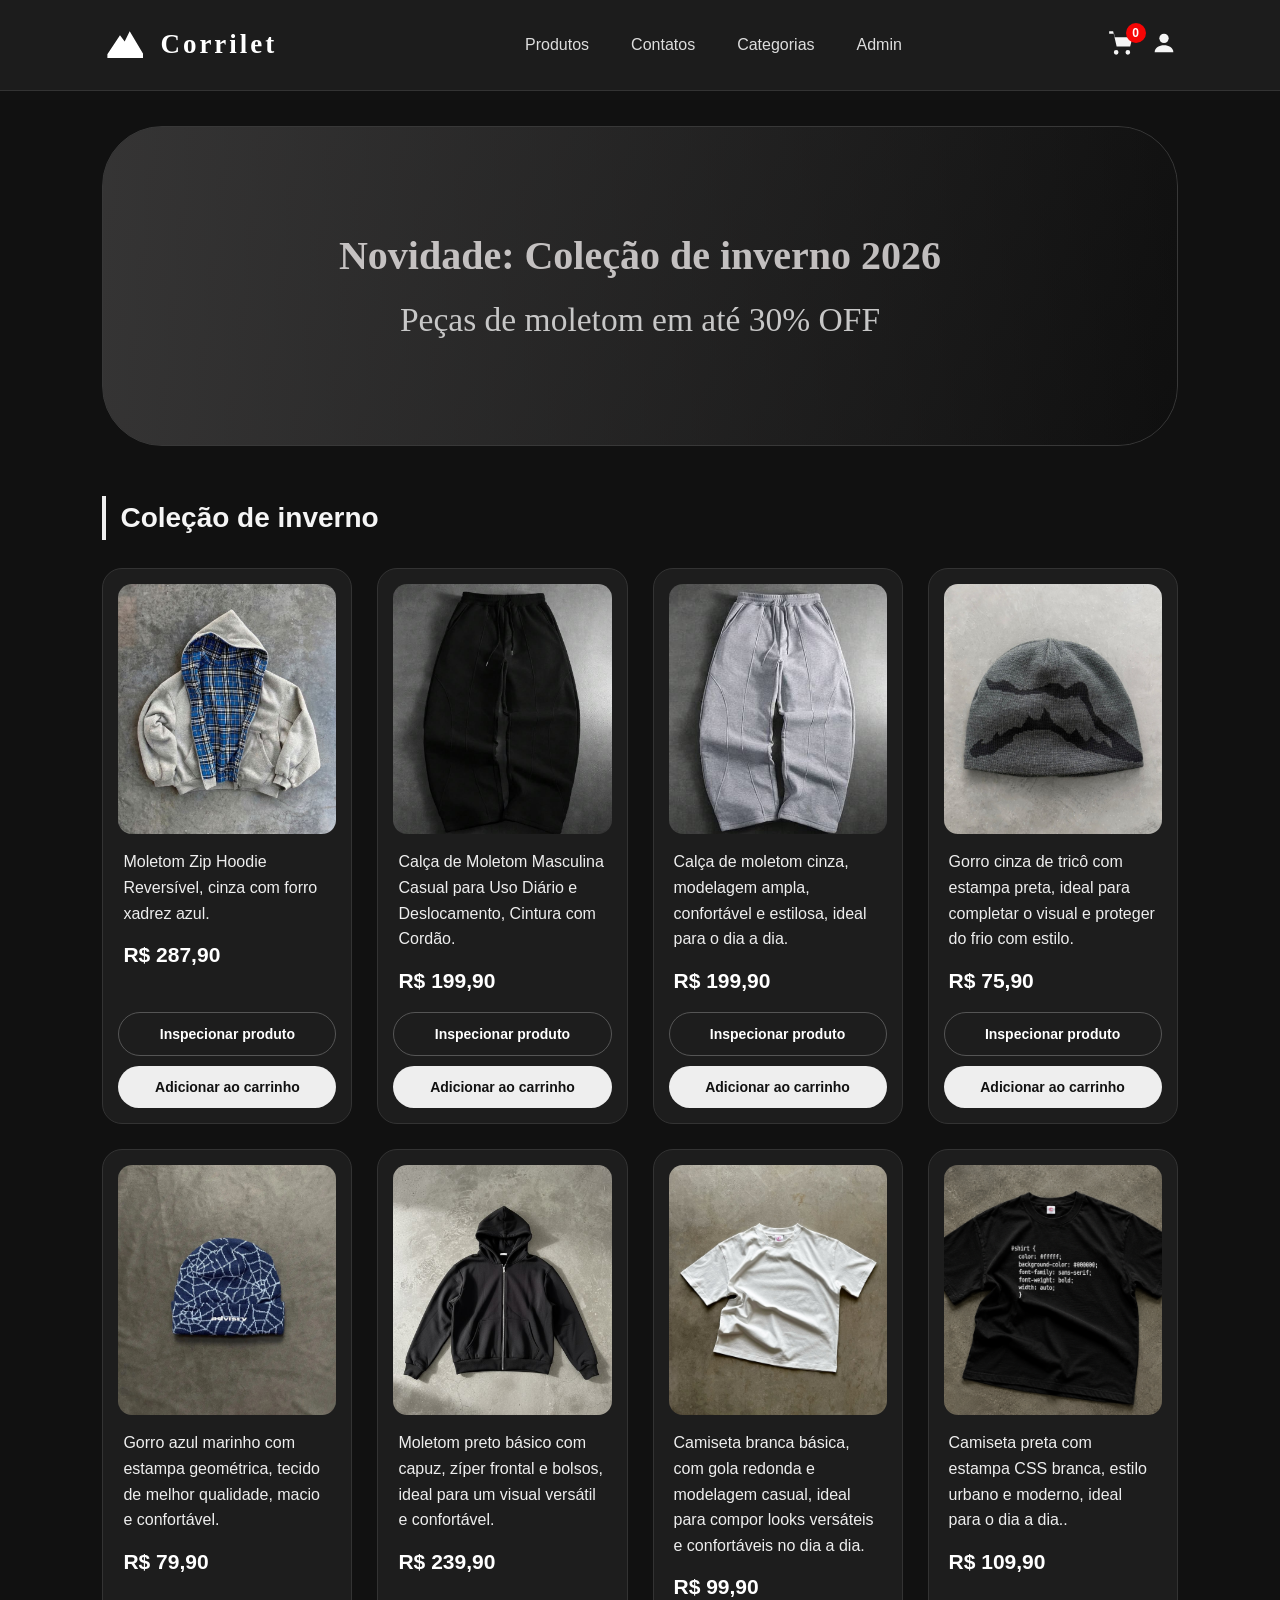
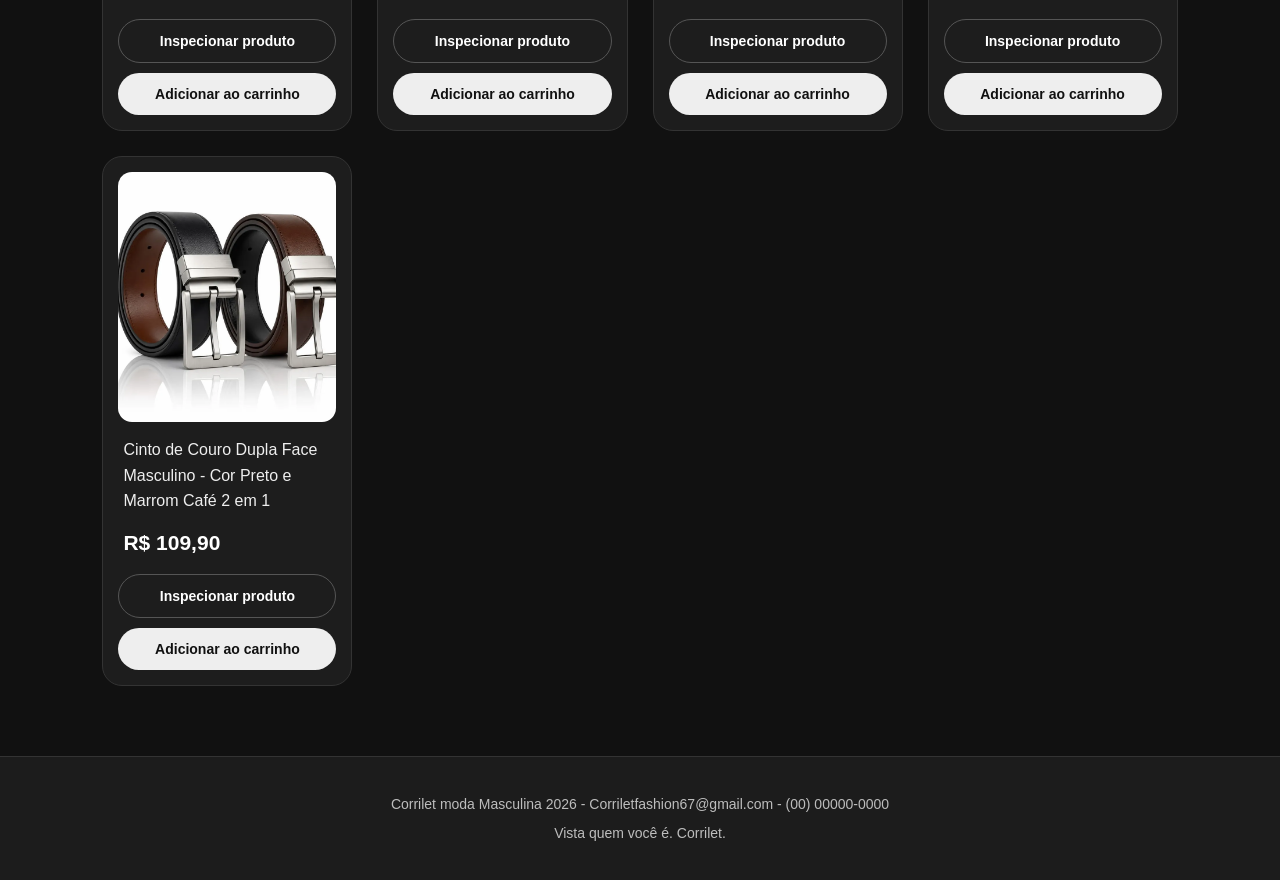
==== commit caa9d00f: "atualização do js" ====
--- a/index.html
+++ b/index.html
@@ -19,13 +19,22 @@
             <a href="#produtos">Produtos</a>
             <a href="#contatos">Contatos</a>
             <a href="#categorias">Categorias</a>
+            <a href="admin.html">Admin</a>
         </nav>
-                <button class="btn-login" onclick="document.getElementById('modal-login').showModal()">
-            <svg viewBox="0 0 24 24" width="28" height="28" fill="currentColor">
-                <circle cx="12" cy="8" r="4"/>
-                <path d="M4 20c0-4 4-6 8-6s8 2 8 6z"/>
-            </svg>
-        </button>
+        <div class="icones-topo">
+            <button type="button" id="btn-abrir-carrinho" class="btn-login" aria-label="Abrir carrinho">
+                <svg viewBox="0 0 24 24" width="28" height="28" fill="currentColor">
+                    <path d="M7 18a2 2 0 1 0 0 4 2 2 0 0 0 0-4zm10 0a2 2 0 1 0 0 4 2 2 0 0 0 0-4zM5.2 4l.6 3H21l-2 8H7.4L4.4 2H1v2z"/>
+                </svg>
+                <span id="qtd-carrinho" class="qtd-carrinho">0</span>
+            </button>
+            <button class="btn-login" aria-label="Entrar" onclick="document.getElementById('modal-login').showModal()">
+                <svg viewBox="0 0 24 24" width="28" height="28" fill="currentColor">
+                    <circle cx="12" cy="8" r="4"/>
+                    <path d="M4 20c0-4 4-6 8-6s8 2 8 6z"/>
+                </svg>
+            </button>
+        </div>
     </header>
         <!--Login-->
     <dialog id="modal-login" class="modal-login">
@@ -43,6 +52,16 @@
             <button type="submit" class="btn-entrar">Entrar</button>
         </form>
     </dialog>
+    <!--Carrinho-->
+    <dialog id="modal-carrinho" class="modal-login">
+        <button class="fechar-modal" onclick="this.parentElement.close()">
+            &times;
+        </button>
+        <h2>Carrinho</h2>
+        <ul id="lista-carrinho" class="lista-carrinho"></ul>
+        <p class="total-carrinho">Total: <strong id="total-carrinho">R$ 0,00</strong></p>
+        <button type="button" id="btn-esvaziar" class="btn-entrar">Esvaziar carrinho</button>
+    </dialog>
     <!--banner/tags -->
     <section class="banner">
         <h2>Novidade: Coleção de inverno 2026</h2>
@@ -63,7 +82,7 @@
                 <button onclick="this.parentElement.querySelector('dialog').showModal()">
                     Inspecionar produto
                 </button>
-                <button onclick="addcarrinho">
+                <button type="button" class="btn-carrinho">
                     Adicionar ao carrinho
                 </button>
                 <dialog class="modal-produto">
@@ -100,7 +119,7 @@
                 <button onclick="this.parentElement.querySelector('dialog').showModal()">
                     Inspecionar produto
                 </button>
-                <button onclick="addcarrinho">
+                <button type="button" class="btn-carrinho">
                     Adicionar ao carrinho
                 </button>
                 <dialog class="modal-produto">
@@ -144,7 +163,7 @@
                 <button onclick="this.parentElement.querySelector('dialog').showModal()">
                     Inspecionar produto
                 </button>
-                <button onclick="addcarrinho">
+                <button type="button" class="btn-carrinho">
                     Adicionar ao carrinho
                 </button>
                 <dialog class="modal-produto">
@@ -165,7 +184,7 @@
  
                         <p class="preco-modal">R$ 199,90</p>
  
-                        <button onclick="addcarrinho">
+                        <button type="button" class="btn-carrinho">
                             Adicionar carrinho
                         </button>
  
@@ -191,7 +210,7 @@
                 <button onclick="this.parentElement.querySelector('dialog').showModal()">
                     Inspecionar produto
                 </button>
-                <button onclick="addcarrinho">
+                <button type="button" class="btn-carrinho">
                     Adicionar ao carrinho
                 </button>
                 <dialog class="modal-produto">
@@ -211,7 +230,7 @@
                         </p>
  
                         <p class="preco-modal">R$ 75,90</p>
-                        <button onclick="addcarrinho">
+                        <button type="button" class="btn-carrinho">
                             Adicionar ao carrinho
                         </button>
  
@@ -229,7 +248,7 @@
                 <button onclick="this.parentElement.querySelector('dialog').showModal()">
                     Inspecionar produto
                 </button>
-                <button onclick="addcarrinho">
+                <button type="button" class="btn-carrinho">
                     Adicionar ao carrinho
                 </button>
                 <dialog class="modal-produto">
@@ -249,7 +268,7 @@
                         </p>
  
                         <p class="preco-modal">R$ 79,90</p>
-                        <button onclick="addcarrinho">
+                        <button type="button" class="btn-carrinho">
                             Adicionar ao carrinho
                         </button>
                     </div>
@@ -265,7 +284,7 @@
                 <button onclick="this.parentElement.querySelector('dialog').showModal()">
                     Inspecionar produto
                 </button>
-                <button onclick="addcarrinho">
+                <button type="button" class="btn-carrinho">
                     Adicionar ao carrinho
                 </button>
                 <dialog class="modal-produto">
@@ -285,7 +304,7 @@
                         </p>
  
                         <p class="preco-modal">R$ 239,90</p>
-                        <button onclick="addcarrinho">
+                        <button type="button" class="btn-carrinho">
                             Adicionar ao carrinho
                         </button>
  
@@ -314,7 +333,7 @@
                 <button onclick="this.parentElement.querySelector('dialog').showModal()">
                     Inspecionar produto
                 </button>
-                <button onclick="addcarrinho">
+                <button type="button" class="btn-carrinho">
                     Adicionar ao carrinho
                 </button>
                 <dialog class="modal-produto">
@@ -335,7 +354,7 @@
                         </p>
  
                         <p class="preco-modal">R$ 99,90</p>
-                        <button onclick="addcarrinho">
+                        <button type="button" class="btn-carrinho">
                             Adicionar ao carrinho
                         </button>
  
@@ -363,7 +382,7 @@
                 <button onclick="this.parentElement.querySelector('dialog').showModal()">
                     Inspecionar produto
                 </button>
-                <button onclick="addcarrinho">
+                <button type="button" class="btn-carrinho">
                     Adicionar ao carrinho
                 </button>
                 <dialog class="modal-produto">
@@ -383,7 +402,7 @@
                         </p>
  
                         <p class="preco-modal">R$ 109,90</p>
-                        <button onclick="addcarrinho">
+                        <button type="button" class="btn-carrinho">
                             Adicionar ao carrinho
                         </button>
  
@@ -411,7 +430,7 @@
                 <button onclick="this.parentElement.querySelector('dialog').showModal()">
                     Inspecionar produto
                 </button>
-                <button onclick="addcarrinho">
+                <button type="button" class="btn-carrinho">
                     Adicionar ao carrinho
                 </button>
                 <dialog class="modal-produto">
@@ -431,7 +450,7 @@
                         </p>
  
                         <p class="preco-modal">R$ 79,90</p>
-                        <button onclick="addcarrinho">
+                        <button type="button" class="btn-carrinho">
                             Adicionar ao carrinho
                         </button>
  
@@ -455,5 +474,6 @@
         <p>Vista quem você é. Corrilet.</p>
     </footer>
  
+    <script src="global.js"></script>
 </body>
-</html>+</html>
--- a/elements.css
+++ b/elements.css
@@ -587,4 +587,167 @@
     color: #f5f5f5;
     font-size: 24px;
     cursor: pointer;
-}+}
+/* Admin */
+.admin {
+    width: 90%;
+    max-width: 650px;
+    margin: 50px auto;
+}
+
+.admin h2 {
+    font-size: 26px;
+    margin-bottom: 20px;
+    border-left: 4px solid #eeeeee;
+    padding-left: 14px;
+}
+
+.form-admin,
+.usuarios {
+    display: flex;
+    flex-direction: column;
+    gap: 8px;
+    padding: 25px;
+    margin-bottom: 30px;
+    background-color: #1d1d1d;
+    border: 1px solid #333333;
+    border-radius: 20px;
+}
+
+.form-admin input,
+.usuarios input {
+    padding: 10px;
+    font: inherit;
+    background-color: #111111;
+    color: #f5f5f5;
+    border: 1px solid #444444;
+    border-radius: 6px;
+}
+
+.form-admin input:focus,
+.usuarios input:focus {
+    outline: none;
+    border-color: #f5f5f5;
+}
+
+.botoes-admin {
+    display: flex;
+    gap: 10px;
+}
+
+.botoes-admin button {
+    flex: 1;
+    margin-top: 12px;
+}
+
+.btn-limpar {
+    padding: 10px;
+    font: inherit;
+    font-weight: bold;
+    background: transparent;
+    color: #f5f5f5;
+    border: 1px solid #555555;
+    border-radius: 6px;
+    cursor: pointer;
+}
+
+.btn-limpar:hover {
+    background-color: #333333;
+}
+
+.lista-usuarios {
+    list-style: none;
+    margin: 10px 0;
+}
+
+.lista-usuarios li {
+    display: flex;
+    justify-content: space-between;
+    align-items: center;
+    gap: 15px;
+    padding: 12px 0;
+    border-bottom: 1px solid #333333;
+}
+
+.lista-usuarios .vazio {
+    justify-content: center;
+    color: #bdbdbd;
+}
+
+.btn-excluir {
+    padding: 8px 14px;
+    font: inherit;
+    font-weight: bold;
+    background-color: #b00000;
+    color: #ffffff;
+    border: none;
+    border-radius: 6px;
+    cursor: pointer;
+}
+
+.btn-excluir:hover {
+    background-color: #f70505;
+}
+
+@media (max-width: 600px) {
+    .lista-usuarios li {
+        flex-direction: column;
+        align-items: flex-start;
+    }
+}
+
+/* Carrinho */
+.icones-topo {
+    display: flex;
+    align-items: center;
+    gap: 14px;
+}
+
+#btn-abrir-carrinho {
+    position: relative;
+}
+
+.qtd-carrinho {
+    position: absolute;
+    top: -6px;
+    right: -10px;
+    min-width: 20px;
+    padding: 0 5px;
+    border-radius: 10px;
+    background-color: #f70505;
+    color: #ffffff;
+    font-size: 12px;
+    font-weight: bold;
+    line-height: 20px;
+    text-align: center;
+}
+
+.lista-carrinho {
+    list-style: none;
+    max-height: 300px;
+    overflow-y: auto;
+}
+
+.lista-carrinho li {
+    display: flex;
+    justify-content: space-between;
+    align-items: center;
+    gap: 10px;
+    padding: 10px 0;
+    border-bottom: 1px solid #333333;
+}
+
+.lista-carrinho .vazio {
+    justify-content: center;
+    color: #bdbdbd;
+}
+
+.total-carrinho {
+    margin: 15px 0 5px;
+    font-size: 18px;
+    text-align: right;
+}
+
+#btn-esvaziar {
+    width: 100%;
+}
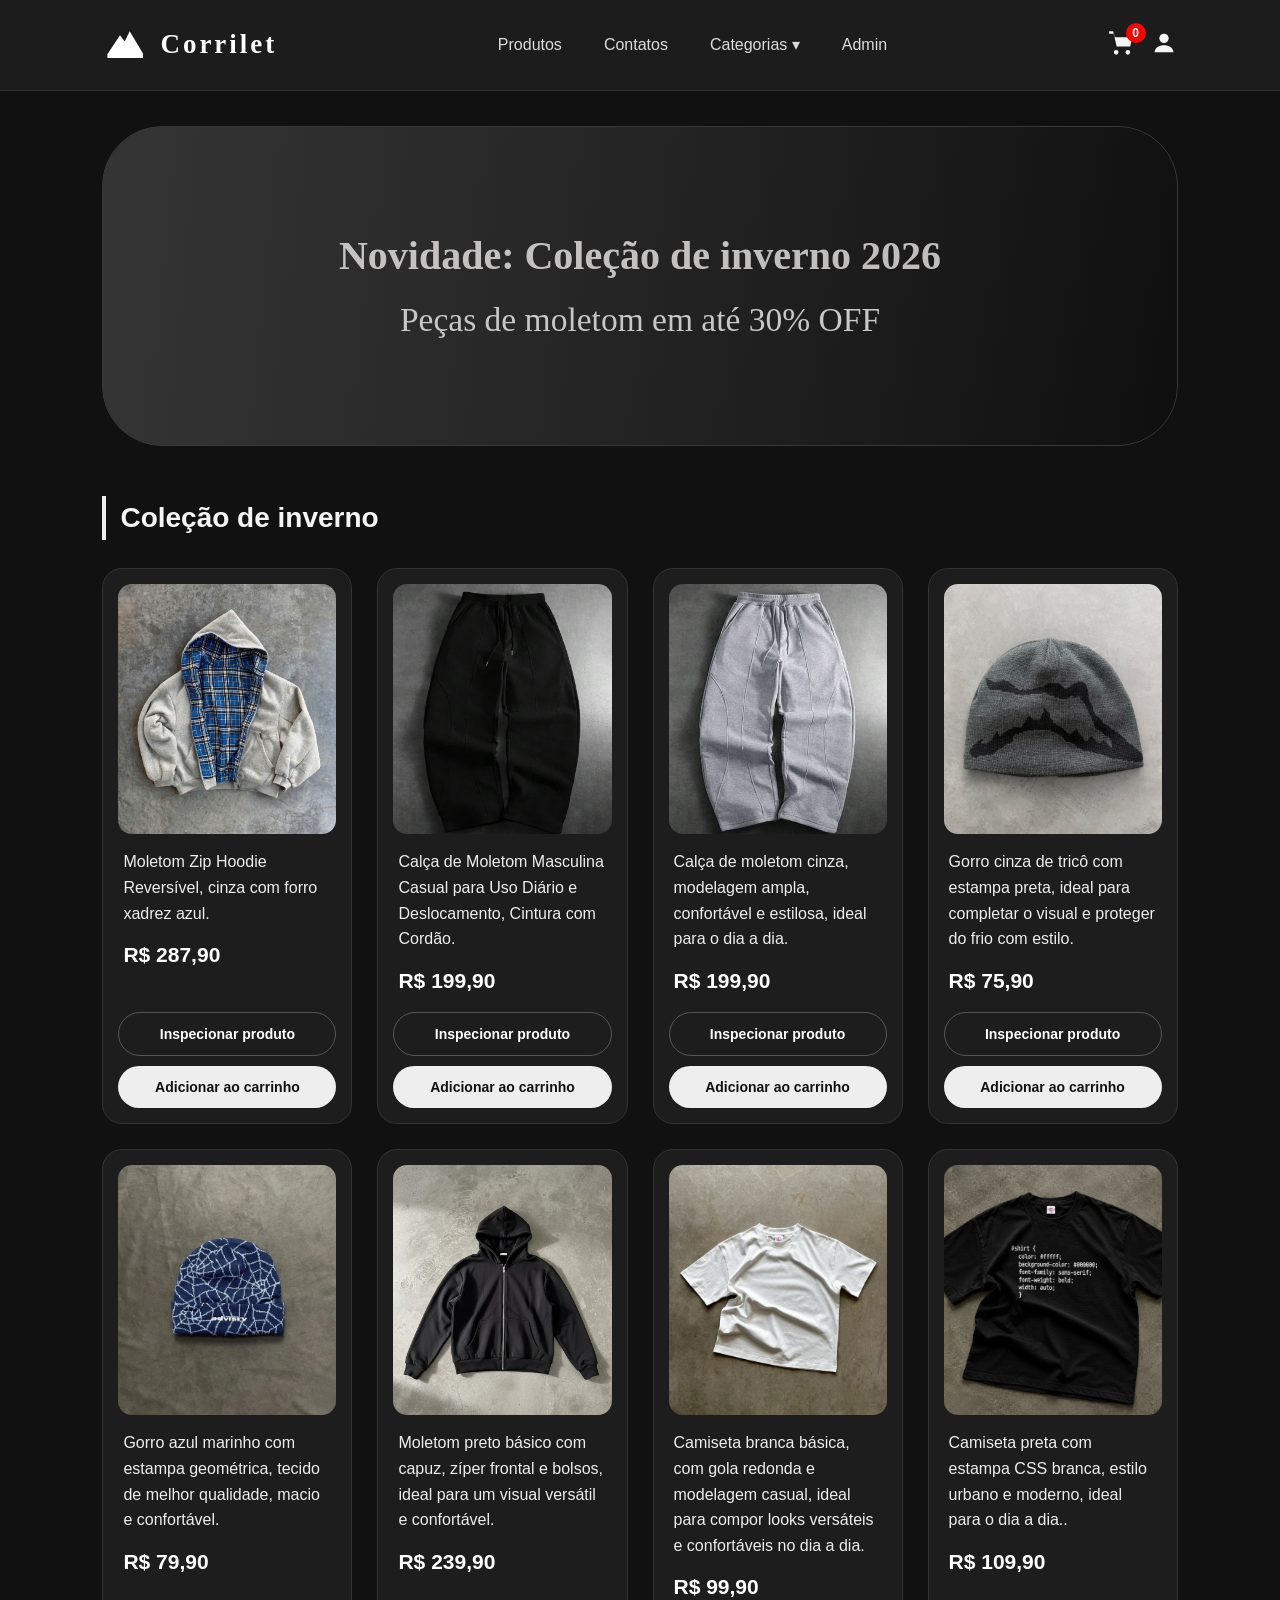
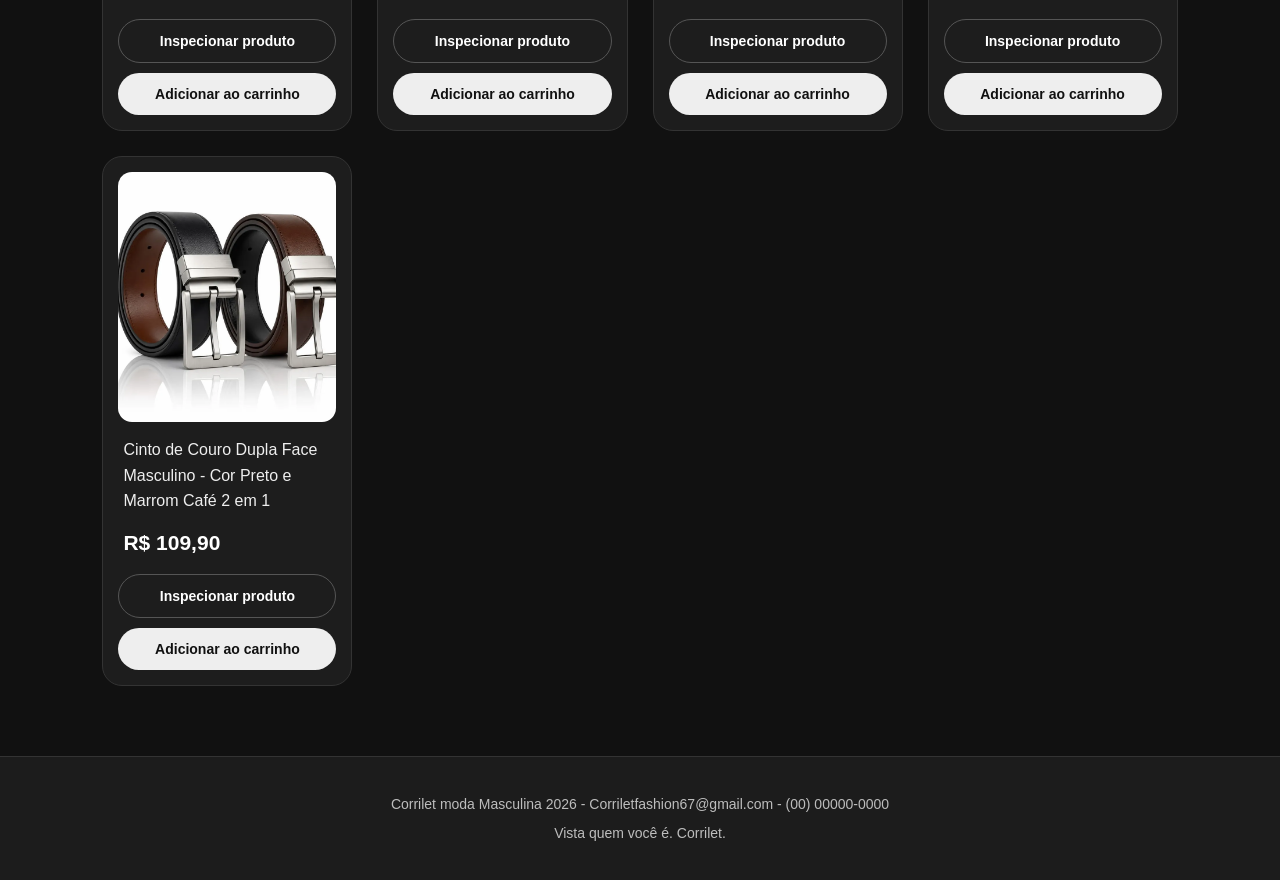
==== commit 1fe724dc: "adcionado categorias e filtros" ====
--- a/index.html
+++ b/index.html
@@ -15,10 +15,21 @@
                 <span class="montanha"></span>
             </span>
         <h1>Corrilet</h1>
+        </a>
         <nav>
             <a href="#produtos">Produtos</a>
             <a href="#contatos">Contatos</a>
-            <a href="#categorias">Categorias</a>
+            <div class="menu-categorias">
+                <button type="button" id="btn-categorias" class="btn-categorias" aria-expanded="false" aria-controls="lista-categorias">Categorias &#9662;</button>
+                <ul id="lista-categorias" class="lista-categorias" hidden>
+                    <li><button type="button" data-filtro="todos" class="ativo">Todos</button></li>
+                    <li><button type="button" data-filtro="moletons">Moletons</button></li>
+                    <li><button type="button" data-filtro="calcas">Calças</button></li>
+                    <li><button type="button" data-filtro="toucas">Toucas</button></li>
+                    <li><button type="button" data-filtro="camisetas">Camisetas</button></li>
+                    <li><button type="button" data-filtro="acessorios">Acessórios</button></li>
+                </ul>
+            </div>
             <a href="admin.html">Admin</a>
         </nav>
         <div class="icones-topo">
@@ -73,7 +84,7 @@
         <h2>Coleção de inverno</h2>
         <div class="produtos">
             <!--Produto 1-->
-            <article class="produto">
+            <article class="produto" data-categoria="moletons">
                 <img src="imgs/moletomcinzaa.jpg" alt="moletom">
                 <div class="descrição">
                     <h3>Moletom Zip Hoodie Reversível, cinza com forro xadrez azul.</h3>
@@ -110,7 +121,7 @@
  
             <!--produto 2 -->
  
-            <article class="produto">
+            <article class="produto" data-categoria="calcas">
                 <img src="imgs/calcamoletomp.jpeg" alt="calcamoletompreta">
                 <div class="descrição">
                     <h3>Calça de Moletom Masculina Casual para Uso Diário e Deslocamento, Cintura com Cordão.</h3>
@@ -154,7 +165,7 @@
  
             <!--produto 3 -->
  
-            <article class="produto">
+            <article class="produto" data-categoria="calcas">
                 <img src="imgs/calcamoletomc.jpeg" alt="calcamoletomcinza">
                 <div class="descrição">
                     <h3>Calça de moletom cinza, modelagem ampla, confortável e estilosa, ideal para o dia a dia.</h3>
@@ -201,7 +212,7 @@
             </article>
  
             <!--produto 4 -->
-            <article class="produto">
+            <article class="produto" data-categoria="toucas">
                 <img src="imgs/gorro.jpeg" alt="gorrocinza">
                 <div class="descrição">
                     <h3>Gorro cinza de tricô com estampa preta, ideal para completar o visual e proteger do frio com estilo.</h3>
@@ -239,7 +250,7 @@
             </article>
  
             <!--produto 5 -->
-            <article class="produto">
+            <article class="produto" data-categoria="toucas">
                 <img src="imgs/gorroazul.jpeg" alt="gorroazul">
                 <div class="descrição">
                     <h3>Gorro azul marinho com estampa geométrica, tecido de melhor qualidade, macio e confortável.</h3>
@@ -275,7 +286,7 @@
                 </dialog>
             </article>
                <!--produto 6-->
-            <article class="produto">
+            <article class="produto" data-categoria="moletons">
                 <img src="imgs/moletompreto.jpeg" alt="moletompreto">
                 <div class="descrição">
                     <h3>Moletom preto básico com capuz, zíper frontal e bolsos, ideal para um visual versátil e confortável.</h3>
@@ -323,7 +334,7 @@
  
             <!--produto 7 -->
  
-            <article class="produto">
+            <article class="produto" data-categoria="camisetas">
                 <img src="imgs/camiseta.jpeg" alt="camisetabranca">
                 <div class="descrição">
                     <h3>Camiseta branca básica, com gola redonda e modelagem casual, ideal para compor looks versáteis
@@ -373,7 +384,7 @@
  
             <!--produto 8 -->
  
-            <article class="produto">
+            <article class="produto" data-categoria="camisetas">
                 <img src="imgs/camisetapretahtml.jpeg" alt="camisetapreta">
                 <div class="descrição">
                     <h3>Camiseta preta com estampa CSS branca, estilo urbano e moderno, ideal para o dia a dia..</h3>
@@ -421,7 +432,7 @@
  
             <!--produto 9 -->
  
-            <article class="produto">
+            <article class="produto" data-categoria="acessorios">
                 <img src="imgs/cintos.jpeg" alt="cintosbasicos">
                 <div class="descrição">
                     <h3>Cinto de Couro Dupla Face Masculino - Cor Preto e Marrom Café 2 em 1 </h3>
--- a/elements.css
+++ b/elements.css
@@ -751,3 +751,81 @@
 #btn-esvaziar {
     width: 100%;
 }
+
+/* Filtro por categorias */
+[hidden] {
+    display: none !important;
+}
+
+.menu-categorias {
+    position: relative;
+}
+
+.btn-categorias {
+    font: inherit;
+    color: #dddddd;
+    background: none;
+    border: none;
+    padding: 10px 15px;
+    border-radius: 20px;
+    cursor: pointer;
+    transition: 0.3s;
+}
+
+.btn-categorias:hover,
+.btn-categorias[aria-expanded="true"] {
+    background-color: #ffffff;
+    color: #111111;
+}
+
+.lista-categorias {
+    position: absolute;
+    top: 100%;
+    left: 50%;
+    transform: translateX(-50%);
+    z-index: 10;
+    min-width: 180px;
+    margin-top: 8px;
+    padding: 8px;
+    list-style: none;
+    background-color: #1c1c1c;
+    border: 1px solid #333333;
+    border-radius: 14px;
+}
+
+.lista-categorias button {
+    display: block;
+    width: 100%;
+    padding: 10px 14px;
+    font: inherit;
+    text-align: left;
+    color: #dddddd;
+    background: none;
+    border: none;
+    border-radius: 10px;
+    cursor: pointer;
+    transition: 0.3s;
+}
+
+.lista-categorias button:hover {
+    background-color: #ffffff;
+    color: #111111;
+}
+
+.lista-categorias button.ativo {
+    font-weight: bold;
+    background-color: #333333;
+    color: #ffffff;
+}
+
+.lista-categorias button.ativo:hover {
+    background-color: #ffffff;
+    color: #111111;
+}
+
+@media (max-width: 600px) {
+    .btn-categorias {
+        padding: 8px 10px;
+        font-size: 14px;
+    }
+}
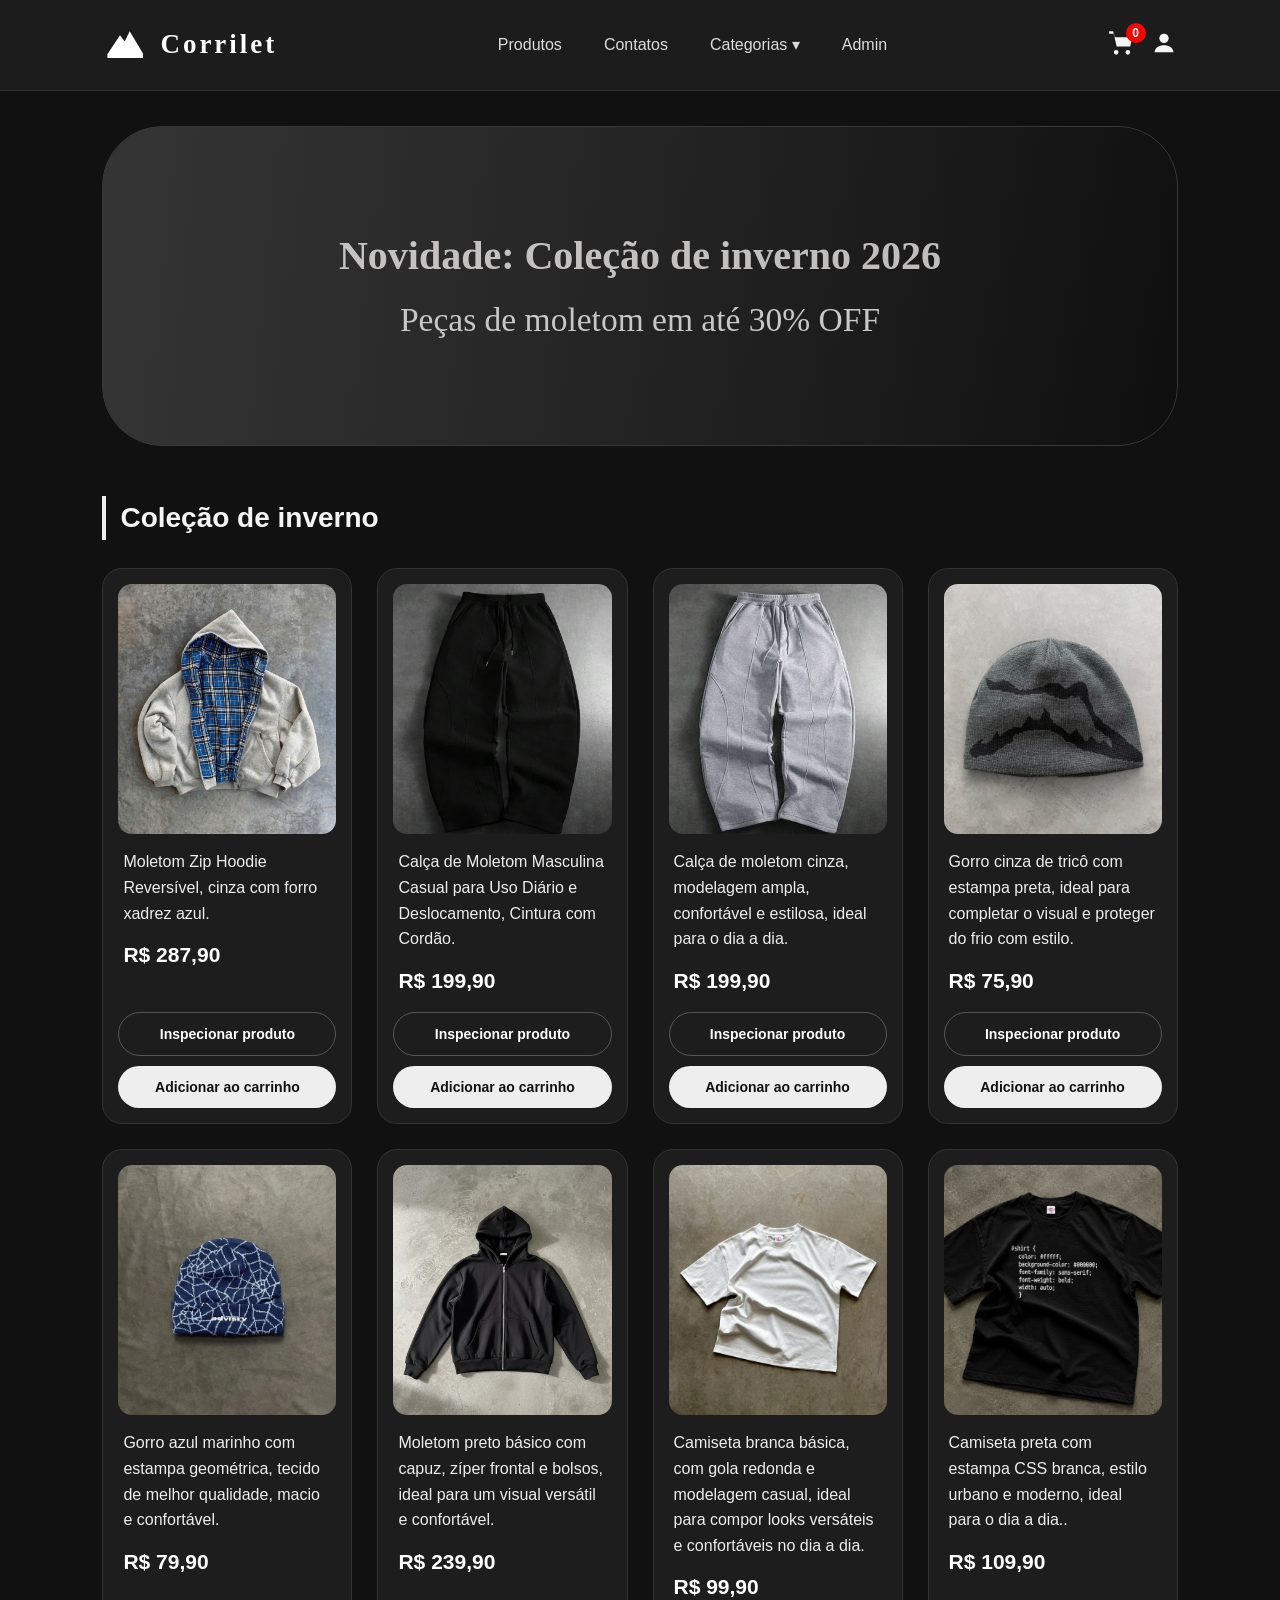
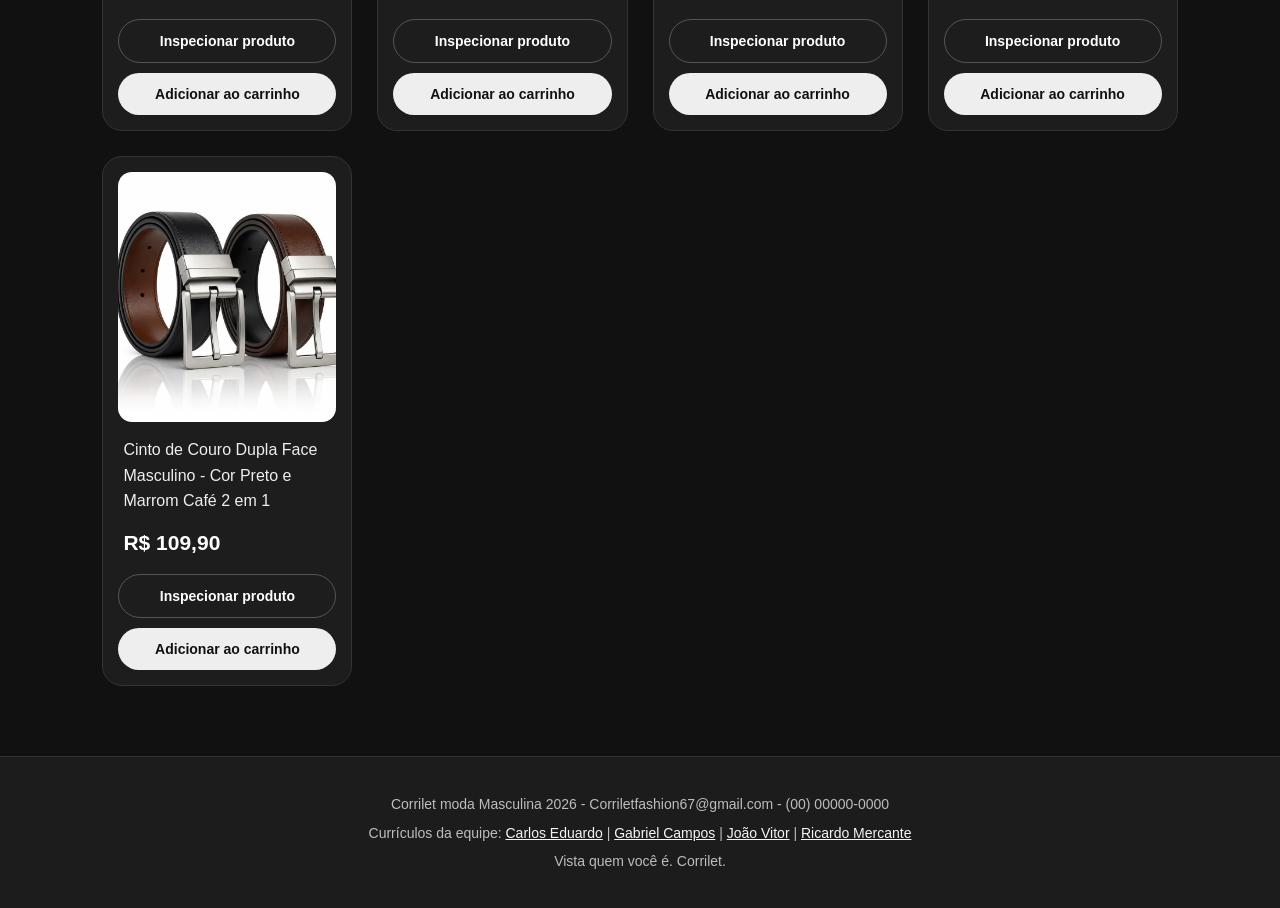
==== commit 995a6c6d: "curriculos no rodape e ajustes finais" ====
--- a/index.html
+++ b/index.html
@@ -53,7 +53,7 @@
             &times;
         </button>
         <h2>Entrar</h2>
-        <form method="dialog">
+        <form class="form-login">
             <label for="email-login">E-mail</label>
             <input type="email" id="email-login" required>
 
@@ -62,6 +62,7 @@
 
             <button type="submit" class="btn-entrar">Entrar</button>
         </form>
+        <p class="link-conta">Não tem conta? <a href="cadastro.html">Cadastre-se</a></p>
     </dialog>
     <!--Carrinho-->
     <dialog id="modal-carrinho" class="modal-login">
@@ -73,6 +74,7 @@
         <p class="total-carrinho">Total: <strong id="total-carrinho">R$ 0,00</strong></p>
         <button type="button" id="btn-esvaziar" class="btn-entrar">Esvaziar carrinho</button>
     </dialog>
+    <main>
     <!--banner/tags -->
     <section class="banner">
         <h2>Novidade: Coleção de inverno 2026</h2>
@@ -107,8 +109,8 @@
                             Moletom Zip Hoodie Reversível, cinza com forro xadrez azul.
                         </p>
                         <p class="preco-modal">R$ 287,90</p>
-                        <label for="tamanho-camiseta">Escolha o tamanho:</label>
-                        <select id="tamanho-camiseta">
+                        <label for="tamanho-1">Escolha o tamanho:</label>
+                        <select id="tamanho-1">
                             <option value="P">P</option>
                             <option value="M">M</option>
                             <option value="G">G</option>
@@ -151,9 +153,9 @@
  
                         <p class="preco-modal">R$ 199,90</p>
  
-                        <label for="tamanho-camiseta">Escolha o tamanho:</label>
- 
-                        <select id="tamanho-camiseta">
+                        <label for="tamanho-2">Escolha o tamanho:</label>
+ 
+                        <select id="tamanho-2">
                             <option value="P">P</option>
                             <option value="M">M</option>
                             <option value="G">G</option>
@@ -199,9 +201,9 @@
                             Adicionar carrinho
                         </button>
  
-                        <label for="tamanho-camiseta">Escolha o tamanho:</label>
- 
-                        <select id="tamanho-camiseta">
+                        <label for="tamanho-3">Escolha o tamanho:</label>
+ 
+                        <select id="tamanho-3">
                             <option value="P">P</option>
                             <option value="M">M</option>
                             <option value="G">G</option>
@@ -320,9 +322,9 @@
                         </button>
  
  
-                        <label for="tamanho-camiseta">Escolha o tamanho:</label>
- 
-                        <select id="tamanho-camiseta">
+                        <label for="tamanho-4">Escolha o tamanho:</label>
+ 
+                        <select id="tamanho-4">
                             <option value="P">P</option>
                             <option value="M">M</option>
                             <option value="G">G</option>
@@ -370,9 +372,9 @@
                         </button>
  
  
-                        <label for="tamanho-camiseta">Escolha o tamanho:</label>
- 
-                        <select id="tamanho-camiseta">
+                        <label for="tamanho-5">Escolha o tamanho:</label>
+ 
+                        <select id="tamanho-5">
                             <option value="P">P</option>
                             <option value="M">M</option>
                             <option value="G">G</option>
@@ -418,9 +420,9 @@
                         </button>
  
  
-                        <label for="tamanho-camiseta">Escolha o tamanho:</label>
- 
-                        <select id="tamanho-camiseta">
+                        <label for="tamanho-6">Escolha o tamanho:</label>
+ 
+                        <select id="tamanho-6">
                             <option value="P">P</option>
                             <option value="M">M</option>
                             <option value="G">G</option>
@@ -478,10 +480,17 @@
  
         </div>
     </section>
+    </main>
  
     <!-- Rodapé -->
     <footer id="contatos">
         <p>Corrilet moda Masculina 2026 - Corriletfashion67@gmail.com - (00) 00000-0000</p>
+        <p>Currículos da equipe:
+            <a href="https://carloseduardocasoufilh-ctrl.github.io/meu-curriculo/" target="_blank">Carlos Eduardo</a> |
+            <a href="https://gabriel-campos19.github.io/Site.Gabriel/" target="_blank">Gabriel Campos</a> |
+            <a href="https://joaovitorgoulart8.github.io/curriculo_vitae_basico/" target="_blank">João Vitor</a> |
+            <a href="https://mercanteasr.github.io/curriculoo/" target="_blank">Ricardo Mercante</a>
+        </p>
         <p>Vista quem você é. Corrilet.</p>
     </footer>
  
--- a/elements.css
+++ b/elements.css
@@ -127,7 +127,7 @@
     font-size: 50px;
     color: #ffffff;
     letter-spacing: 2px;
-    font-family: c;
+    font-family: "Times New Roman", Times, serif;
 }
 
 nav {
@@ -250,13 +250,13 @@
 .banner h2 {
     font-size: 40px;
     margin-bottom: 5px;
-    font-family: c;
+    font-family: "Times New Roman", Times, serif;
 }
 
 .banner p {
     color: #c7c7c7;
     font-size: 33.5px;
-    font-family: c;
+    font-family: "Times New Roman", Times, serif;
 }
 
 /* Seção de produtos */
@@ -355,6 +355,10 @@
 footer p {
     margin: 6px 0;
     font-size: 14px;
+}
+
+footer a {
+    color: #f5f5f5;
 }
 
 /* Adaptação para celulares */
@@ -829,3 +833,21 @@
         font-size: 14px;
     }
 }
+
+/* Cadastro e login */
+.regras-senha {
+    margin: 6px 0 4px 18px;
+    font-size: 14px;
+    color: #bdbdbd;
+}
+
+.link-conta {
+    margin-top: 12px;
+    text-align: center;
+    color: #bdbdbd;
+}
+
+.link-conta a {
+    color: #f5f5f5;
+    font-weight: bold;
+}
